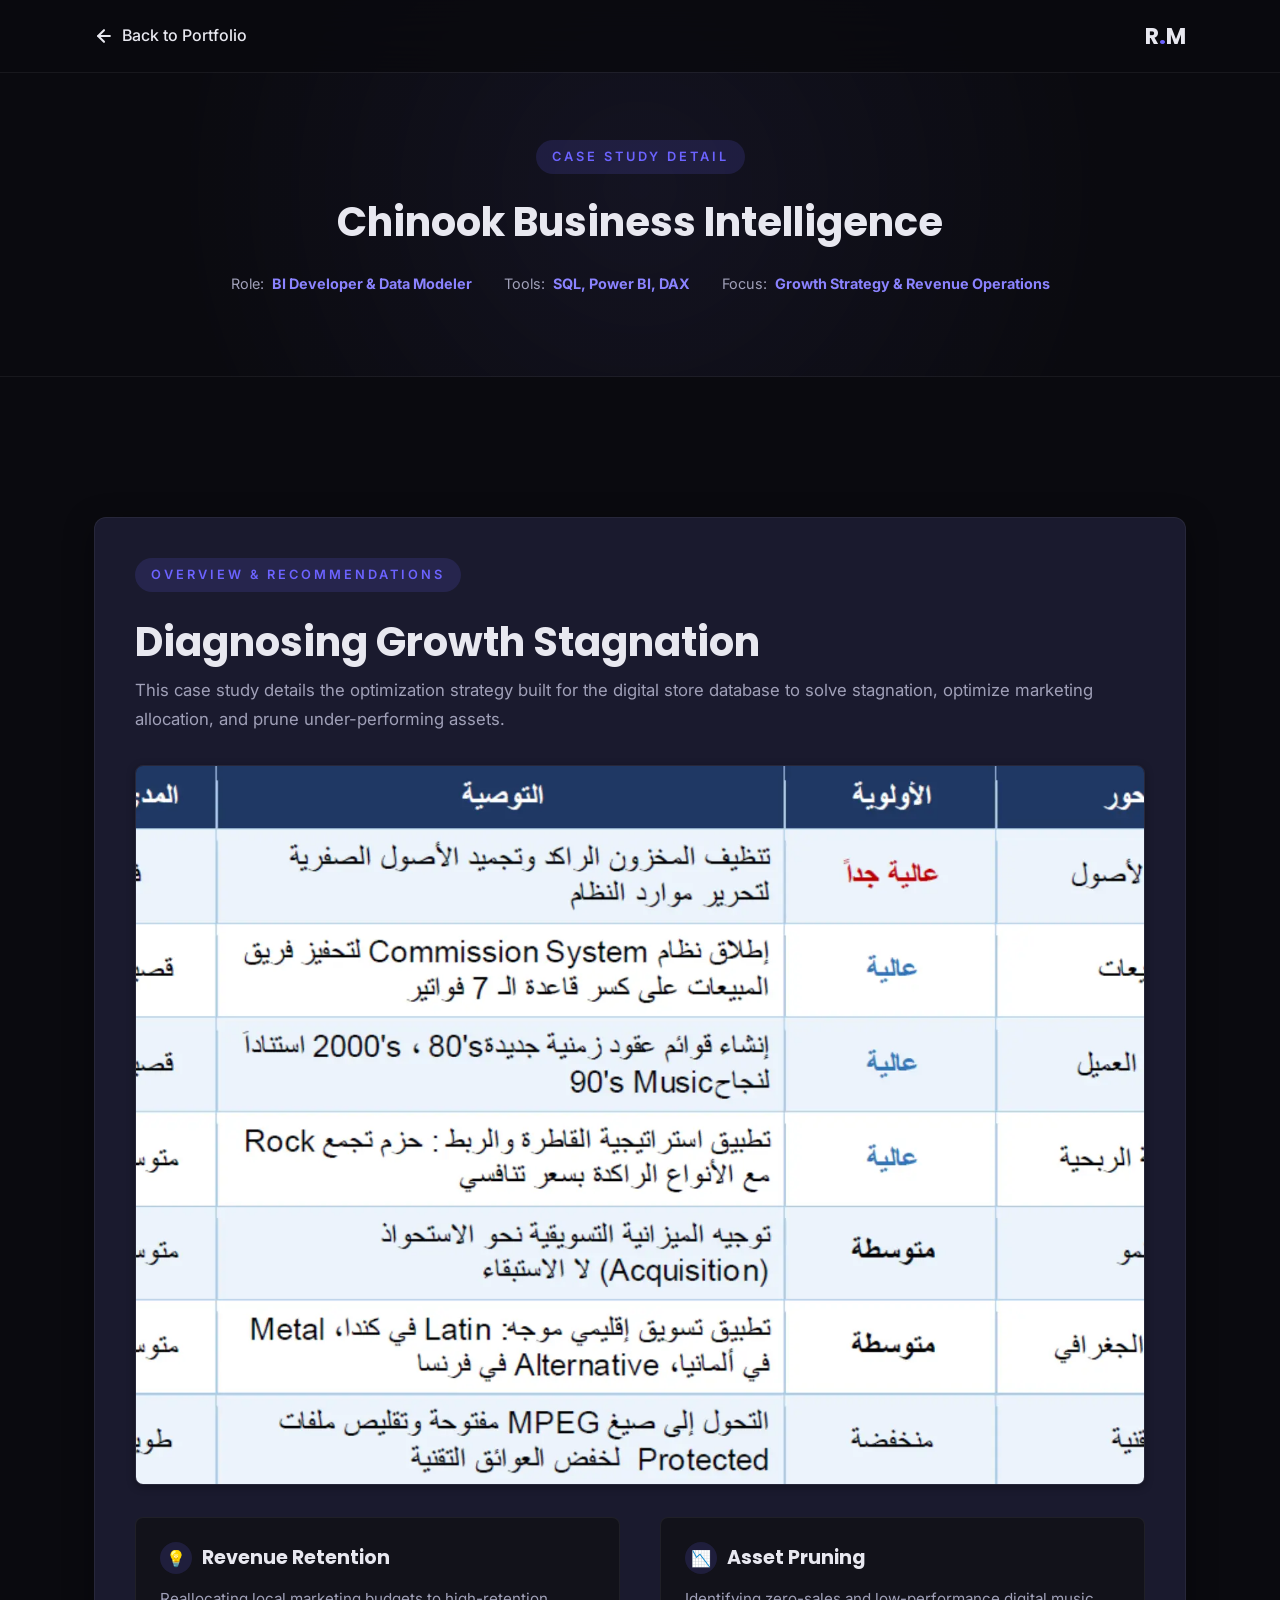
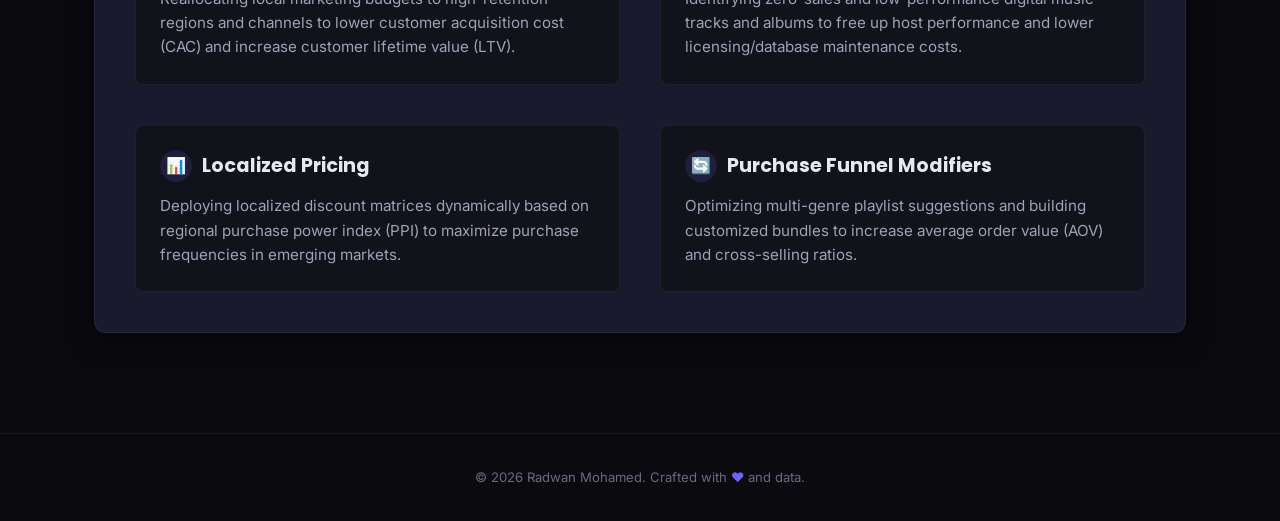
==== chinook.html @ 4ab79df2 "Add files via upload" ====
<!DOCTYPE html>
<html lang="en">

<head>
  <meta charset="UTF-8" />
  <meta name="viewport" content="width=device-width, initial-scale=1.0" />
  <title>Chinook Business Intelligence Case Study | Radwan Hefny</title>
  <meta name="description"
    content="Detailed business intelligence and growth strategy case study for the Chinook digital music store project." />
  <link rel="preconnect" href="https://fonts.googleapis.com" />
  <link rel="preconnect" href="https://fonts.gstatic.com" crossorigin />
  <link
    href="https://fonts.googleapis.com/css2?family=Inter:wght@400;500;600;700&family=Poppins:wght@600;700;800&display=swap"
    rel="stylesheet" />
  <link rel="stylesheet" href="css/style.css" />

  <style>
    .case-study-hero {
      position: relative;
      padding: 140px 0 80px;
      background: radial-gradient(circle at center, rgba(139, 131, 255, 0.08) 0%, var(--bg-primary) 70%);
      border-bottom: 1px solid var(--border);
      text-align: center;
    }

    .case-study-meta {
      display: flex;
      justify-content: center;
      gap: 32px;
      margin-top: 24px;
      flex-wrap: wrap;
      color: var(--text-secondary);
      font-size: 0.9rem;
    }

    .meta-item {
      display: flex;
      align-items: center;
      gap: 8px;
    }

    .meta-item strong {
      color: var(--accent-light);
    }

    .back-btn {
      display: inline-flex;
      align-items: center;
      gap: 8px;
      color: var(--text-primary);
      font-weight: 500;
      transition: color var(--transition);
    }

    .back-btn:hover {
      color: var(--accent);
    }

    .section-desc {
      color: var(--text-secondary);
      font-size: 1.05rem;
      margin-top: 8px;
      margin-bottom: 24px;
      max-width: 720px;
    }

    .chinook-container {
      background: var(--bg-card);
      border: 1px solid var(--border);
      border-radius: var(--radius-md);
      padding: 40px;
      margin-top: 40px;
      box-shadow: var(--shadow-md);
    }

    .chinook-insight-grid {
      display: grid;
      grid-template-columns: 1fr 1fr;
      gap: 40px;
      margin-top: 32px;
    }

    @media (max-width: 768px) {
      .chinook-insight-grid {
        grid-template-columns: 1fr;
      }
    }

    .insight-card {
      background: var(--bg-secondary);
      border: 1px solid var(--border);
      border-radius: var(--radius-sm);
      padding: 24px;
      transition: transform var(--transition), border-color var(--transition);
    }

    .insight-card:hover {
      transform: translateY(-4px);
      border-color: var(--accent);
    }

    .insight-card h3 {
      color: var(--text-primary);
      font-family: var(--font-heading);
      margin-bottom: 12px;
      font-size: 1.2rem;
      display: flex;
      align-items: center;
      gap: 10px;
    }

    .insight-card p {
      color: var(--text-secondary);
      font-size: 0.95rem;
      line-height: 1.6;
    }

    .badge-icon {
      background: var(--accent-glow);
      color: var(--accent-light);
      width: 32px;
      height: 32px;
      border-radius: 50%;
      display: flex;
      align-items: center;
      justify-content: center;
      font-size: 1rem;
    }
  </style>
</head>

<body>
  <!-- ===== Navbar ===== -->
  <nav class="navbar scrolled" id="navbar">
    <div class="container">
      <a href="index.html" class="back-btn" aria-label="Back to home page">
        <svg width="20" height="20" viewBox="0 0 24 24" fill="none" stroke="currentColor" stroke-width="2.5"
          stroke-linecap="round" stroke-linejoin="round">
          <line x1="19" y1="12" x2="5" y2="12"></line>
          <polyline points="12 19 5 12 12 5"></polyline>
        </svg>
        Back to Portfolio
      </a>
      <a href="index.html" class="nav-logo">R<span>.</span>M</a>
    </div>
  </nav>

  <main>
    <!-- ===== Hero ===== -->
    <header class="case-study-hero">
      <div class="container">
        <span class="section-label">Case Study Detail</span>
        <h1 class="section-title" style="margin-top: 10px;">Chinook Business Intelligence</h1>
        <p class="case-study-meta">
          <span class="meta-item">Role: <strong>BI Developer &amp; Data Modeler</strong></span>
          <span class="meta-item">Tools: <strong>SQL, Power BI, DAX</strong></span>
          <span class="meta-item">Focus: <strong>Growth Strategy &amp; Revenue Operations</strong></span>
        </p>
      </div>
    </header>

    <!-- ===== Overview ===== -->
    <section class="section">
      <div class="container">
        <div class="chinook-container">
          <span class="section-label">Overview &amp; Recommendations</span>
          <h2 class="section-title" style="margin-top: 12px;">Diagnosing Growth Stagnation</h2>
          <p class="section-desc" style="max-width: 100%; margin-bottom: 32px;">
            This case study details the optimization strategy built for the digital store database to solve stagnation, optimize marketing allocation, and prune under-performing assets.
          </p>

          <img src="images/chinook.webp" alt="Chinook BI Recommendations — Growth Strategy" width="1280" height="720" style="border-radius: var(--radius-sm); border: 1px solid var(--border); box-shadow: var(--shadow-sm); width: 100%; object-fit: cover;" />

          <div class="chinook-insight-grid">
            <div class="insight-card">
              <h3>
                <span class="badge-icon">💡</span>
                Revenue Retention
              </h3>
              <p>Reallocating local marketing budgets to high-retention regions and channels to lower customer acquisition cost (CAC) and increase customer lifetime value (LTV).</p>
            </div>
            
            <div class="insight-card">
              <h3>
                <span class="badge-icon">📉</span>
                Asset Pruning
              </h3>
              <p>Identifying zero-sales and low-performance digital music tracks and albums to free up host performance and lower licensing/database maintenance costs.</p>
            </div>

            <div class="insight-card">
              <h3>
                <span class="badge-icon">📊</span>
                Localized Pricing
              </h3>
              <p>Deploying localized discount matrices dynamically based on regional purchase power index (PPI) to maximize purchase frequencies in emerging markets.</p>
            </div>

            <div class="insight-card">
              <h3>
                <span class="badge-icon">🔄</span>
                Purchase Funnel Modifiers
              </h3>
              <p>Optimizing multi-genre playlist suggestions and building customized bundles to increase average order value (AOV) and cross-selling ratios.</p>
            </div>
          </div>
        </div>
      </div>
    </section>
  </main>

  <!-- ===== Footer ===== -->
  <footer class="footer">
    <div class="container">
      <p>&copy; 2026 Radwan Mohamed. Crafted with <span>♥</span> and data.</p>
    </div>
  </footer>
</body>

</html>
---- css/style.css ----
/* ===== CSS Variables ===== */
:root {
  --bg-primary: #0a0a0f;
  --bg-secondary: #12121a;
  --bg-card: #1a1a2e;
  --bg-card-hover: #22223a;
  --accent: #6c63ff;
  --accent-light: #8b83ff;
  --accent-glow: rgba(108, 99, 255, 0.15);
  --accent-glow-strong: rgba(108, 99, 255, 0.3);
  --text-primary: #e8e8f0;
  --text-secondary: #a0a0b8;
  --text-muted: #6a6a80;
  --border: rgba(255, 255, 255, 0.06);
  --border-hover: rgba(108, 99, 255, 0.3);
  --gradient-accent: linear-gradient(135deg, #6c63ff 0%, #a78bfa 100%);
  --gradient-bg: linear-gradient(180deg, #0a0a0f 0%, #0f0f1a 100%);
  --shadow-sm: 0 2px 8px rgba(0, 0, 0, 0.3);
  --shadow-md: 0 8px 30px rgba(0, 0, 0, 0.4);
  --shadow-lg: 0 16px 60px rgba(0, 0, 0, 0.5);
  --shadow-glow: 0 0 40px rgba(108, 99, 255, 0.1);
  --radius-sm: 8px;
  --radius-md: 12px;
  --radius-lg: 20px;
  --transition: 0.3s cubic-bezier(0.4, 0, 0.2, 1);
  --font-heading: 'Poppins', sans-serif;
  --font-body: 'Inter', sans-serif;
  --nav-height: 72px;
}

/* ===== Light Mode Overrides ===== */
body.light-mode {
  --bg-primary: #f8f9fa;
  --bg-secondary: #ffffff;
  --bg-card: #ffffff;
  --bg-card-hover: #f1f3f5;
  --text-primary: #1a1a2e;
  --text-secondary: #495057;
  --text-muted: #6c757d;
  --border: rgba(0, 0, 0, 0.08);
  --border-hover: rgba(108, 99, 255, 0.4);
  --gradient-bg: linear-gradient(180deg, #f8f9fa 0%, #e9ecef 100%);
  --shadow-sm: 0 2px 8px rgba(0, 0, 0, 0.05);
  --shadow-md: 0 8px 30px rgba(0, 0, 0, 0.08);
  --shadow-lg: 0 16px 60px rgba(0, 0, 0, 0.12);
  --shadow-glow: 0 0 40px rgba(108, 99, 255, 0.05);
}


/* ===== Reset & Base ===== */
*,
*::before,
*::after {
  margin: 0;
  padding: 0;
  box-sizing: border-box;
}

html {
  scroll-behavior: smooth;
  scroll-padding-top: var(--nav-height);
  font-size: 16px;
}

body {
  font-family: var(--font-body);
  background: var(--bg-primary);
  color: var(--text-primary);
  line-height: 1.7;
  overflow-x: hidden;
  -webkit-font-smoothing: antialiased;
}

a {
  color: var(--accent);
  text-decoration: none;
  transition: color var(--transition);
}

a:hover {
  color: var(--accent-light);
}

img {
  max-width: 100%;
  display: block;
}

ul {
  list-style: none;
}

.container {
  width: 100%;
  max-width: 1140px;
  margin: 0 auto;
  padding: 0 24px;
}

/* ===== Section Base ===== */
.section {
  padding: 100px 0;
  position: relative;
}

.section-header {
  text-align: center;
  margin-bottom: 48px;
}

.section-label {
  display: inline-block;
  font-family: var(--font-body);
  font-size: 0.8rem;
  font-weight: 600;
  letter-spacing: 3px;
  text-transform: uppercase;
  color: var(--accent);
  margin-bottom: 12px;
  position: relative;
  padding: 6px 16px;
  background: var(--accent-glow);
  border-radius: 20px;
}

.section-title {
  font-family: var(--font-heading);
  font-size: clamp(1.8rem, 4vw, 2.5rem);
  font-weight: 700;
  color: var(--text-primary);
  line-height: 1.3;
}

/* ===== Navigation ===== */
.navbar {
  position: fixed;
  top: 0;
  left: 0;
  width: 100%;
  height: var(--nav-height);
  z-index: 1000;
  transition: background var(--transition), box-shadow var(--transition);
  background: transparent;
}

.navbar.scrolled {
  background: rgba(10, 10, 15, 0.85);
  backdrop-filter: blur(20px);
  -webkit-backdrop-filter: blur(20px);
  box-shadow: 0 1px 0 var(--border);
}

.navbar .container {
  display: flex;
  align-items: center;
  justify-content: space-between;
  height: 100%;
}

.nav-actions {
  display: flex;
  align-items: center;
  gap: 20px;
}

/* ===== Theme Toggle ===== */
.theme-toggle {
  background: var(--bg-card);
  border: 1px solid var(--border);
  color: var(--text-primary);
  width: 40px;
  height: 40px;
  border-radius: 50%;
  display: flex;
  align-items: center;
  justify-content: center;
  cursor: pointer;
  transition: all var(--transition);
  font-size: 1.1rem;
}

.theme-toggle:hover {
  border-color: var(--accent);
  color: var(--accent);
  transform: rotate(15deg);
  box-shadow: var(--shadow-glow);
}

.theme-toggle .sun-icon {
  display: none;
}

body.light-mode .theme-toggle .sun-icon {
  display: block;
}

body.light-mode .theme-toggle .moon-icon {
  display: none;
}


.nav-logo {
  font-family: var(--font-heading);
  font-size: 1.4rem;
  font-weight: 700;
  color: var(--text-primary);
}

.nav-logo span {
  color: var(--accent);
}

.nav-links {
  display: flex;
  gap: 32px;
}

.nav-links a {
  font-size: 0.88rem;
  font-weight: 500;
  color: var(--text-secondary);
  position: relative;
  padding: 4px 0;
  transition: color var(--transition);
}

.nav-links a::after {
  content: '';
  position: absolute;
  bottom: -2px;
  left: 0;
  width: 0;
  height: 2px;
  background: var(--accent);
  border-radius: 2px;
  transition: width var(--transition);
}

.nav-links a:hover,
.nav-links a.active {
  color: var(--text-primary);
}

.nav-links a:hover::after,
.nav-links a.active::after {
  width: 100%;
}

.nav-toggle {
  display: none;
  flex-direction: column;
  gap: 5px;
  cursor: pointer;
  background: none;
  border: none;
  padding: 4px;
}

.nav-toggle span {
  display: block;
  width: 24px;
  height: 2px;
  background: var(--text-primary);
  border-radius: 2px;
  transition: var(--transition);
}

.nav-toggle.active span:nth-child(1) {
  transform: rotate(45deg) translate(5px, 5px);
}

.nav-toggle.active span:nth-child(2) {
  opacity: 0;
}

.nav-toggle.active span:nth-child(3) {
  transform: rotate(-45deg) translate(5px, -5px);
}

/* ===== Hero Section ===== */
.hero {
  min-height: 100vh;
  display: flex;
  align-items: center;
  position: relative;
  overflow: hidden;
  padding-top: var(--nav-height);
}

.hero-bg-glow {
  position: absolute;
  width: 600px;
  height: 600px;
  border-radius: 50%;
  background: radial-gradient(circle, rgba(108, 99, 255, 0.08) 0%, transparent 70%);
  top: 50%;
  left: 50%;
  transform: translate(-50%, -50%);
  pointer-events: none;
  animation: pulseGlow 6s ease-in-out infinite;
}

@keyframes pulseGlow {

  0%,
  100% {
    opacity: 0.6;
    transform: translate(-50%, -50%) scale(1);
  }

  50% {
    opacity: 1;
    transform: translate(-50%, -50%) scale(1.15);
  }
}

.hero-grid {
  display: grid;
  grid-template-columns: 1fr 1fr;
  gap: 60px;
  align-items: center;
  position: relative;
  z-index: 1;
}

.hero-content {
  position: relative;
  z-index: 1;
  max-width: 720px;
}

/* ===== Hero Image ===== */
.hero-image-wrapper {
  display: flex;
  justify-content: center;
  align-items: center;
  position: relative;
}

.hero-image-frame {
  width: 320px;
  height: 320px;
  border-radius: 50%;
  overflow: hidden;
  border: 3px solid var(--border-hover);
  box-shadow: 0 0 50px rgba(108, 99, 255, 0.15), 0 0 100px rgba(108, 99, 255, 0.05);
  position: relative;
  z-index: 2;
  transition: all 0.5s ease;
}

.hero-image-frame:hover {
  border-color: var(--accent);
  transform: scale(1.03);
  box-shadow: 0 0 60px rgba(108, 99, 255, 0.25), 0 0 120px rgba(108, 99, 255, 0.1);
}

.hero-image {
  width: 100%;
  height: 100%;
  object-fit: cover;
  object-position: center top;
  filter: grayscale(10%) contrast(1.05);
  transition: filter 0.5s ease;
}

.hero-image-frame:hover .hero-image {
  filter: grayscale(0%) contrast(1.1);
}

.hero-image-glow {
  position: absolute;
  width: 340px;
  height: 340px;
  border-radius: 50%;
  background: radial-gradient(circle, rgba(108, 99, 255, 0.12) 0%, transparent 70%);
  top: 50%;
  left: 50%;
  transform: translate(-50%, -50%);
  z-index: 1;
  animation: pulseGlow 6s ease-in-out infinite;
}

.hero-greeting {
  font-size: 0.9rem;
  font-weight: 500;
  color: var(--accent);
  letter-spacing: 2px;
  text-transform: uppercase;
  margin-bottom: 16px;
  display: flex;
  align-items: center;
  gap: 12px;
}

.hero-greeting::before {
  content: '';
  width: 32px;
  height: 2px;
  background: var(--accent);
  border-radius: 2px;
}

.hero-name {
  font-family: var(--font-heading);
  font-size: clamp(2.5rem, 6vw, 4rem);
  font-weight: 800;
  line-height: 1.15;
  margin-bottom: 2px;
  background: linear-gradient(135deg, var(--text-primary) 0%, var(--text-secondary) 100%);
  -webkit-background-clip: text;
  -webkit-text-fill-color: transparent;
  background-clip: text;
}

.hero-title {
  font-family: var(--font-heading);
  font-size: clamp(1.1rem, 2.5vw, 1.5rem);
  font-weight: 600;
  color: var(--accent);
  margin-bottom: 30px;
}

.hero-desc {
  font-size: 1.05rem;
  color: var(--text-secondary);
  max-width: 560px;
  margin-bottom: 40px;
  line-height: 1.8;
}

.hero-buttons {
  display: flex;
  gap: 16px;
  flex-wrap: wrap;
}

.btn {
  display: inline-flex;
  align-items: center;
  gap: 8px;
  padding: 14px 32px;
  font-family: var(--font-body);
  font-size: 0.9rem;
  font-weight: 600;
  border-radius: var(--radius-sm);
  cursor: pointer;
  transition: all var(--transition);
  border: none;
}

.btn-primary {
  background: var(--accent);
  color: #fff;
  box-shadow: 0 4px 20px rgba(108, 99, 255, 0.3);
}

.btn-primary:hover {
  background: var(--accent-light);
  transform: translateY(-2px);
  box-shadow: 0 8px 30px rgba(108, 99, 255, 0.4);
  color: #fff;
}

.btn-outline {
  background: transparent;
  color: var(--text-primary);
  border: 1px solid var(--border-hover);
}

.btn-outline:hover {
  background: var(--accent-glow);
  border-color: var(--accent);
  color: var(--accent-light);
  transform: translateY(-2px);
}

.hero-scroll-indicator {
  position: absolute;
  bottom: 40px;
  left: 50%;
  transform: translateX(-50%);
  display: flex;
  flex-direction: column;
  align-items: center;
  gap: 8px;
  animation: bounceDown 2s ease-in-out infinite;
}

.hero-scroll-indicator span {
  font-size: 0.75rem;
  color: var(--text-muted);
  letter-spacing: 2px;
  text-transform: uppercase;
}

.scroll-line {
  width: 1px;
  height: 40px;
  background: linear-gradient(to bottom, var(--accent), transparent);
}

@keyframes bounceDown {

  0%,
  100% {
    transform: translateX(-50%) translateY(0);
  }

  50% {
    transform: translateX(-50%) translateY(8px);
  }
}

/* ===== Quote Section ===== */
.quote-section {
  min-height: auto;
  padding: 200px 0;
  display: flex;
  align-items: center;
  justify-content: center;
  background: radial-gradient(circle at center, rgba(108, 99, 255, 0.08) 0%, var(--bg-primary) 60%);
  position: relative;
}

.quote-block {
  max-width: 800px;
  margin: 0 auto;
  text-align: center;
  position: relative;
  padding: 0 40px;
}

.quote-block p {
  font-family: var(--font-heading);
  font-size: clamp(1.2rem, 3vw, 1.4rem);
  font-weight: 300;
  font-style: italic;
  line-height: 1.8;
  color: rgba(255, 255, 255, 0.9);
  position: relative;
  z-index: 2;
  animation: floatSlow 8s ease-in-out infinite;
}

.quote-mark {
  position: absolute;
  font-family: serif;
  font-size: 6rem;
  color: rgba(108, 99, 255, 0.15);
  line-height: 1;
  user-select: none;
  z-index: 1;
}

.quote-mark.left {
  top: -30px;
  left: 0;
}

.quote-mark.right {
  bottom: -60px;
  right: 0;
}

@keyframes floatSlow {

  0%,
  100% {
    transform: translateY(0);
  }

  50% {
    transform: translateY(-10px);
  }
}

/* ===== About Section ===== */
.about-grid {
  display: grid;
  grid-template-columns: 1fr 1fr;
  gap: 20px 64px;
  align-items: start;
}

.about-text p {
  color: var(--text-secondary);
  font-size: 1.30rem;
  line-height: 1.85;
}



.about-objective {
  background: var(--bg-card);
  border: 1px solid var(--border);
  border-radius: var(--radius-md);
  padding: 28px;
  grid-column: 1 / -1;
  width: 100%;
  margin-top: 0px;
}

.about-objective h3 {
  font-family: var(--font-heading);
  font-size: 1rem;
  font-weight: 600;
  color: var(--accent);
  margin-bottom: 12px;
  display: flex;
  align-items: center;
  gap: 8px;
}

.about-objective p {
  color: var(--text-secondary);
  font-size: 0.92rem;
  line-height: 1.75;
}

.about-stats {
  display: grid;
  grid-template-columns: 1fr 1fr;
  gap: 20px;
}

.stat-card {
  background: var(--bg-card);
  border: 1px solid var(--border);
  border-radius: var(--radius-md);
  padding: 28px 24px;
  text-align: center;
  transition: all var(--transition);
}

.stat-card:hover {
  border-color: var(--border-hover);
  transform: translateY(-4px);
  box-shadow: var(--shadow-glow);
}

.stat-number {
  font-family: var(--font-heading);
  font-size: 2.2rem;
  font-weight: 700;
  color: var(--accent);
  display: block;
  line-height: 1.2;
}

.stat-label {
  font-size: 0.82rem;
  color: var(--text-muted);
  margin-top: 6px;
  display: block;
}

/* ===== Skills Section ===== */
#skills {
  background: var(--bg-secondary);
}

.skills-grid {
  display: grid;
  grid-template-columns: repeat(auto-fit, minmax(260px, 1fr));
  gap: 24px;
}

.skill-category {
  background: var(--bg-card);
  border: 1px solid var(--border);
  border-radius: var(--radius-md);
  padding: 32px 28px;
  transition: all var(--transition);
  position: relative;
  overflow: hidden;
}

.skill-category::before {
  content: '';
  position: absolute;
  top: 0;
  left: 0;
  width: 100%;
  height: 3px;
  background: var(--accent);
  transform: scaleX(0);
  transform-origin: left;
  transition: transform 0.4s ease;
}

.skill-category:hover::before {
  transform: scaleX(1);
}

.skill-category:hover {
  border-color: var(--border-hover);
  transform: translateY(-4px);
  box-shadow: var(--shadow-glow);
}

.skill-icon {
  font-size: 1.8rem;
  margin-bottom: 16px;
  display: block;
}

.skill-category h3 {
  font-family: var(--font-heading);
  font-size: 1.05rem;
  font-weight: 600;
  margin-bottom: 16px;
  color: var(--text-primary);
}

.skill-tags {
  display: flex;
  flex-wrap: wrap;
  gap: 8px;
}

.skill-tag {
  padding: 6px 14px;
  font-size: 0.8rem;
  font-weight: 500;
  background: rgba(108, 99, 255, 0.08);
  color: var(--text-secondary);
  border-radius: 20px;
  border: 1px solid rgba(108, 99, 255, 0.1);
  transition: all var(--transition);
}

.skill-category:hover .skill-tag {
  background: rgba(108, 99, 255, 0.12);
  border-color: rgba(108, 99, 255, 0.2);
  color: var(--text-primary);
}

/* ===== Projects Section ===== */
.projects-grid {
  display: grid;
  grid-template-columns: repeat(2, 1fr);
  gap: 28px;
}

.project-card {
  background: var(--bg-card);
  border: 1px solid var(--border);
  border-radius: var(--radius-lg);
  padding: 36px 32px;
  transition: all var(--transition);
  position: relative;
  display: flex;
  flex-direction: column;
  height: 100%;
}

.project-card::after {
  content: '';
  position: absolute;
  inset: 0;
  border-radius: var(--radius-lg);
  background: linear-gradient(135deg, rgba(108, 99, 255, 0.03), transparent);
  opacity: 0;
  transition: opacity var(--transition);
  pointer-events: none;
}

.project-card:hover {
  border-color: var(--border-hover);
  transform: translateY(-6px);
  box-shadow: var(--shadow-md), var(--shadow-glow);
}

.project-card:hover::after {
  opacity: 1;
}

.project-number {
  font-family: var(--font-heading);
  font-size: 3rem;
  font-weight: 800;
  color: rgba(108, 99, 255, 0.1);
  line-height: 1;
  margin-bottom: 16px;
}

.project-card h3 {
  font-family: var(--font-heading);
  font-size: 1.2rem;
  font-weight: 600;
  color: var(--text-primary);
  margin-bottom: 14px;
  position: relative;
  z-index: 1;
}

.project-card p {
  color: var(--text-secondary);
  font-size: 0.92rem;
  line-height: 1.75;
  position: relative;
  z-index: 1;
}

.project-tags {
  display: flex;
  flex-wrap: wrap;
  gap: 8px;
  margin-top: 20px;
  margin-bottom: 24px;
  position: relative;
  z-index: 1;
}

.project-tag {
  padding: 4px 12px;
  font-size: 0.75rem;
  font-weight: 500;
  color: var(--accent);
  background: var(--accent-glow);
  border-radius: 20px;
}

.project-details-btn {
  margin-top: auto;
  align-self: flex-start;
  z-index: 2;
  position: relative;
}

/* ===== Dashboard Carousel ===== */
.dashboard-carousel {
  position: relative;
  display: flex;
  flex-direction: column;
  align-items: center;
  margin: 28px 0 12px;
  z-index: 1;
}

.carousel-viewport {
  position: relative;
  width: 100%;
  max-width: 720px;
  border-radius: var(--radius-md);
  overflow: hidden;
  border: 2px solid var(--border);
  box-shadow: var(--shadow-md);
  background: #0f172a;
  /* Solid dark shade for frames */
  aspect-ratio: 16 / 9;
  display: flex;
  align-items: center;
  justify-content: center;
}

.carousel-slide {
  position: absolute;
  inset: 0;
  opacity: 0;
  transition: opacity 0.5s ease, transform 0.5s ease;
  transform: scale(0.97);
  pointer-events: none;
  display: flex;
  align-items: center;
  justify-content: center;
}

.carousel-slide.active {
  position: relative;
  opacity: 1;
  transform: scale(1);
  pointer-events: auto;
}

.carousel-slide img {
  width: 100%;
  height: 100%;
  object-fit: contain;
  /* Ensures no data is cut off */
  display: block;
  transition: transform 0.3s ease;
}

/* Arrow controls */
.carousel-arrow {
  position: absolute;
  top: 50%;
  transform: translateY(calc(-50% - 24px));
  z-index: 5;
  width: 44px;
  height: 44px;
  border-radius: 50%;
  border: 1px solid var(--border-hover);
  background: rgba(10, 10, 15, 0.7);
  backdrop-filter: blur(8px);
  color: var(--accent);
  cursor: pointer;
  display: flex;
  align-items: center;
  justify-content: center;
  transition: all 0.3s ease;
}

.carousel-arrow:hover {
  background: var(--accent);
  color: #fff;
  border-color: var(--accent);
  box-shadow: 0 0 20px rgba(108, 99, 255, 0.4);
  transform: translateY(calc(-50% - 24px)) scale(1.1);
}

.carousel-arrow svg {
  width: 22px;
  height: 22px;
}

.carousel-arrow--prev {
  left: 12px;
}

.carousel-arrow--next {
  right: 12px;
}

/* Placeholder for missing images */
.carousel-placeholder {
  width: 100%;
  height: 100%;
  background: rgba(108, 99, 255, 0.05);
  display: flex;
  align-items: center;
  justify-content: center;
  color: var(--text-muted);
  font-size: 0.9rem;
  text-transform: uppercase;
  letter-spacing: 2px;
  font-weight: 600;
}

/* Label */
.carousel-label {
  display: block;
  margin-top: 14px;
  font-size: 0.82rem;
  font-weight: 600;
  color: var(--accent-light);
  text-transform: uppercase;
  letter-spacing: 2px;
  text-align: center;
  transition: opacity 0.3s ease;
}

.carousel-label.fade {
  opacity: 0;
}

/* Dot indicators */
.carousel-dots {
  display: flex;
  gap: 10px;
  margin-top: 12px;
}

.carousel-dot {
  width: 10px;
  height: 10px;
  border-radius: 50%;
  border: 2px solid var(--text-muted);
  background: transparent;
  cursor: pointer;
  transition: all 0.3s ease;
  padding: 0;
}

.carousel-dot.active {
  background: var(--accent);
  border-color: var(--accent);
  box-shadow: 0 0 8px rgba(108, 99, 255, 0.5);
  transform: scale(1.2);
}

.carousel-dot:hover:not(.active) {
  border-color: var(--accent-light);
}

/* More Details button */
.project-details-btn {
  margin-top: 20px;
  display: inline-flex;
  align-items: center;
  gap: 8px;
  position: relative;
  z-index: 1;
}

.project-details-btn svg {
  transition: transform 0.3s ease;
}

.project-details-btn:hover svg {
  transform: translate(2px, -2px);
}

.project-buttons-row {
  display: flex;
  gap: 10px;
  margin-top: 20px;
  flex-wrap: wrap;
  width: 100%;
}

.project-buttons-row .btn {
  flex: 1 1 calc(33.333% - 8px);
  min-width: 120px;
  justify-content: center;
  margin-top: 0;
  padding: 10px 12px;
  font-size: 0.82rem;
  letter-spacing: 0.5px;
}

.project-buttons-row .btn svg {
  transition: transform 0.3s ease;
}

.project-buttons-row .btn:hover svg {
  transform: translate(2px, -2px);
}

.btn-code {
  background: var(--accent);
  color: #ffffff;
  box-shadow: 0 4px 20px rgba(139, 131, 255, 0.3);
  border: none;
}

.btn-code:hover {
  background: var(--accent-light);
  transform: translateY(-2px);
  box-shadow: 0 8px 30px rgba(139, 131, 255, 0.4);
  color: #ffffff;
}

.project-buttons-row--single {
  justify-content: flex-start;
}

.project-buttons-row--single .btn {
  flex: 0 1 auto;
  min-width: 220px;
  padding: 11px 20px;
}

@media (max-width: 576px) {
  .project-buttons-row {
    flex-direction: column;
    gap: 8px;
  }
  .project-buttons-row .btn {
    width: 100%;
    min-width: unset;
    flex: 1 1 100%;
  }
}

/* Responsive: arrows inside on smaller screens */
@media (max-width: 992px) {
  .carousel-arrow--prev {
    left: 8px;
  }

  .carousel-arrow--next {
    right: 8px;
  }
}

@media (max-width: 480px) {
  .carousel-arrow {
    width: 36px;
    height: 36px;
  }

  .carousel-arrow svg {
    width: 18px;
    height: 18px;
  }
}

/* ===== Experience Section ===== */
#experience {
  background: var(--bg-secondary);
}

.timeline {
  position: relative;
  max-width: 800px;
  margin: 0 auto;
  padding-left: 40px;
}

.timeline::before {
  content: '';
  position: absolute;
  left: 0;
  top: 0;
  bottom: 0;
  width: 2px;
  background: linear-gradient(to bottom, var(--accent), rgba(108, 99, 255, 0.1));
  border-radius: 2px;
}

.timeline-item {
  position: relative;
  margin-bottom: 48px;
}

.timeline-item:last-child {
  margin-bottom: 0;
}

.timeline-dot {
  position: absolute;
  left: -46px;
  top: 6px;
  width: 12px;
  height: 12px;
  border-radius: 50%;
  background: var(--accent);
  border: 3px solid var(--bg-secondary);
  box-shadow: 0 0 0 3px var(--accent-glow-strong);
}

.timeline-date {
  font-size: 0.8rem;
  font-weight: 600;
  color: var(--accent);
  letter-spacing: 1px;
  text-transform: uppercase;
  margin-bottom: 8px;
}

.timeline-item h3 {
  font-family: var(--font-heading);
  font-size: 1.1rem;
  font-weight: 600;
  color: var(--text-primary);
  margin-bottom: 10px;
}

.timeline-item p {
  color: var(--text-secondary);
  font-size: 0.92rem;
  line-height: 1.75;
}

/* ===== Services Section ===== */
.services-grid {
  display: grid;
  grid-template-columns: repeat(auto-fit, minmax(250px, 1fr));
  gap: 24px;
}

.service-card {
  background: var(--bg-card);
  border: 1px solid var(--border);
  border-radius: var(--radius-md);
  padding: 36px 28px;
  text-align: center;
  transition: all var(--transition);
}

.service-card:hover {
  border-color: var(--border-hover);
  transform: translateY(-4px);
  box-shadow: var(--shadow-glow);
}

.service-icon {
  font-size: 2.2rem;
  margin-bottom: 18px;
  display: block;
}

.service-card h3 {
  font-family: var(--font-heading);
  font-size: 1rem;
  font-weight: 600;
  color: var(--text-primary);
  margin-bottom: 10px;
}

.service-card p {
  color: var(--text-muted);
  font-size: 0.85rem;
  line-height: 1.7;
}

/* ===== Contact Section ===== */
#contact {
  background: var(--bg-secondary);
}

.contact-content {
  text-align: center;
  max-width: 600px;
  margin: 0 auto;
}

.contact-content p {
  color: var(--text-secondary);
  margin-bottom: 36px;
  font-size: 1.05rem;
}

.contact-links {
  display: grid;
  grid-template-columns: repeat(2, 1fr);
  gap: 20px;
  max-width: 800px;
  margin: 0 auto;
}

.contact-link {
  display: flex;
  flex-direction: column;
  justify-content: center;
  align-items: center;
  gap: 8px;
  padding: 24px 20px;
  background: var(--bg-card);
  border: 1px solid var(--border);
  border-radius: var(--radius-md);
  color: var(--text-primary);
  font-weight: 500;
  font-size: 0.95rem;
  transition: all var(--transition);
  text-decoration: none;
  cursor: pointer;
  position: relative;
}

.contact-link-main {
  display: flex;
  align-items: center;
  gap: 10px;
  font-weight: 600;
  font-size: 1.05rem;
}

.contact-secondary {
  position: relative;
  display: flex;
  align-items: center;
  justify-content: center;
  font-size: 0.82rem;
  color: var(--text-secondary);
  opacity: 0.7;
  transition: opacity 0.3s;
}

.contact-link:hover .contact-secondary {
  opacity: 1;
  color: #fff;
}

.mail-anchor {
  display: flex;
  align-items: center;
  gap: 10px;
  color: inherit;
  text-decoration: none;
}

.contact-link svg {
  width: 22px;
  height: 22px;
  fill: var(--accent);
  transition: fill var(--transition);
}

.contact-link:hover {
  border-color: var(--accent);
  background: var(--accent);
  transform: scale(1.05);
  box-shadow: var(--shadow-glow);
  color: #fff;
}

.contact-link:hover svg {
  fill: #fff;
}

.contact-tooltip {
  position: absolute;
  top: -10px;
  left: 50%;
  transform: translateX(-50%);
  background: var(--accent);
  color: #fff;
  padding: 6px 12px;
  border-radius: 4px;
  font-size: 0.75rem;
  font-weight: 600;
  opacity: 0;
  visibility: hidden;
  transition: all 0.3s cubic-bezier(0.68, -0.55, 0.265, 1.55);
  pointer-events: none;
  white-space: nowrap;
  z-index: 10;
  box-shadow: 0 4px 15px rgba(108, 99, 255, 0.3);
}

.contact-tooltip::after {
  content: '';
  position: absolute;
  top: 100%;
  left: 50%;
  transform: translateX(-50%);
  border-width: 5px;
  border-style: solid;
  border-color: var(--accent) transparent transparent transparent;
}

.contact-link:hover .contact-tooltip {
  opacity: 1;
  visibility: visible;
  top: -20px;
}

.copy-btn {
  position: absolute;
  left: calc(100% + 4px);
  top: 50%;
  transform: translateY(-50%);
  background: transparent;
  border: none;
  cursor: pointer;
  padding: 4px;
  display: inline-flex;
  align-items: center;
  justify-content: center;
  border-radius: 4px;
  transition: all 0.2s;
  opacity: 0;
}

.contact-link:hover .copy-btn {
  opacity: 1;
}

.copy-btn:hover {
  background: rgba(255, 255, 255, 0.15);
  transform: translateY(-50%) scale(1.1);
}



.copy-btn svg {
  width: 18px;
  height: 18px;
  fill: none !important;
  stroke: var(--accent);
  transition: stroke var(--transition);
}

.contact-link:hover .copy-btn svg {
  stroke: #fff;
}

/* ===== Footer ===== */
.footer {
  padding: 32px 0;
  text-align: center;
  border-top: 1px solid var(--border);
}

.footer p {
  color: var(--text-muted);
  font-size: 0.82rem;
}

.footer span {
  color: var(--accent);
  display: inline-block;
  animation: heartbeat 1.5s ease-in-out infinite;
}

@keyframes heartbeat {

  0%,
  100% {
    transform: scale(1);
  }

  15% {
    transform: scale(1.3);
  }

  30% {
    transform: scale(1);
  }

  45% {
    transform: scale(1.3);
  }

  60% {
    transform: scale(1);
  }
}

/* ===== Scroll Animations ===== */
.reveal {
  opacity: 0;
  transform: translateY(30px);
  transition: opacity 0.7s ease, transform 0.7s ease;
}

.reveal.visible {
  opacity: 1;
  transform: translateY(0);
}

/* ===== Responsive ===== */
@media (max-width: 992px) {
  .about-grid {
    grid-template-columns: 1fr;
    gap: 40px;
  }

  .projects-grid {
    grid-template-columns: 1fr;
  }

  .hero-grid {
    grid-template-columns: 1fr;
    gap: 40px;
    text-align: center;
  }

  .hero-image-wrapper {
    order: -1;
  }

  .hero-image-frame {
    width: 260px;
    height: 260px;
  }

  .hero-image-glow {
    width: 280px;
    height: 280px;
  }
}

@media (max-width: 768px) {
  .section {
    padding: 72px 0;
  }

  .nav-links {
    position: fixed;
    top: var(--nav-height);
    left: 0;
    width: 100%;
    flex-direction: column;
    background: rgba(10, 10, 15, 0.97);
    backdrop-filter: blur(20px);
    padding: 32px 24px;
    gap: 20px;
    transform: translateY(-120%);
    transition: transform 0.4s ease;
    border-bottom: 1px solid var(--border);
  }

  .nav-links.open {
    transform: translateY(0);
  }

  .nav-toggle {
    display: flex;
  }

  .hero-content {
    text-align: center;
  }

  .hero-image-frame {
    width: 220px;
    height: 220px;
  }

  .hero-image-glow {
    width: 240px;
    height: 240px;
  }

  .hero-greeting {
    justify-content: center;
  }

  .hero-desc {
    margin-left: auto;
    margin-right: auto;
  }

  .hero-buttons {
    justify-content: center;
  }

  .about-stats {
    grid-template-columns: 1fr 1fr;
  }

  .hero-scroll-indicator {
    display: none;
  }
}

@media (max-width: 480px) {
  .container {
    padding: 0 16px;
  }

  .about-stats {
    grid-template-columns: 1fr;
  }

  .skills-grid {
    grid-template-columns: 1fr;
  }

  .services-grid {
    grid-template-columns: 1fr;
  }

  .hero-buttons {
    flex-direction: column;
    align-items: center;
  }

  .hero-image-frame {
    width: 180px;
    height: 180px;
  }

  .hero-image-glow {
    width: 200px;
    height: 200px;
  }

  .btn {
    width: 100%;
    justify-content: center;
  }
}

/* ===== Lightbox ===== */
.lightbox {
  position: fixed;
  inset: 0;
  background: rgba(10, 10, 15, 0.95);
  backdrop-filter: blur(10px);
  z-index: 9999;
  display: flex;
  align-items: center;
  justify-content: center;
  opacity: 0;
  pointer-events: none;
  transition: opacity 0.3s ease;
}

.lightbox.active {
  opacity: 1;
  pointer-events: auto;
}

.lightbox-content {
  position: relative;
  max-width: 90vw;
  max-height: 90vh;
  display: flex;
  align-items: center;
  justify-content: center;
}

.lightbox-img {
  max-width: 100%;
  max-height: 90vh;
  object-fit: contain;
  border-radius: var(--radius-md);
  box-shadow: 0 10px 40px rgba(0, 0, 0, 0.5);
  transform: scale(0.95);
  transition: transform 0.3s ease;
}

.lightbox-placeholder {
  width: 90vw;
  height: 90vh;
  max-width: 1200px;
  max-height: 800px;
  background: #0a0a0f;
  display: flex;
  align-items: center;
  justify-content: center;
  color: var(--text-muted);
  font-size: 1.5rem;
  text-transform: uppercase;
  letter-spacing: 4px;
  font-weight: 600;
  border: 2px dashed var(--border-hover);
  border-radius: var(--radius-md);
  box-shadow: 0 10px 40px rgba(0, 0, 0, 0.5);
  transform: scale(0.95);
  transition: transform 0.3s ease;
}

.lightbox.active .lightbox-img,
.lightbox.active .lightbox-placeholder {
  transform: scale(1);
}

.lightbox-close {
  position: absolute;
  top: 20px;
  right: 30px;
  background: transparent;
  border: none;
  color: #fff;
  font-size: 2.5rem;
  cursor: pointer;
  transition: color 0.3s;
  z-index: 10000;
}

.lightbox-close:hover {
  color: var(--accent);
}

.lightbox-arrow {
  position: absolute;
  top: 50%;
  transform: translateY(-50%);
  z-index: 10000;
  width: 56px;
  height: 56px;
  border-radius: 50%;
  border: 1px solid var(--border-hover);
  background: rgba(10, 10, 15, 0.7);
  backdrop-filter: blur(8px);
  color: var(--accent);
  cursor: pointer;
  display: flex;
  align-items: center;
  justify-content: center;
  transition: all 0.3s ease;
}

.lightbox-arrow:hover {
  background: var(--accent);
  color: #fff;
  border-color: var(--accent);
  box-shadow: 0 0 20px rgba(108, 99, 255, 0.4);
  transform: translateY(-50%) scale(1.1);
}

.lightbox-arrow svg {
  width: 28px;
  height: 28px;
}

.lightbox-arrow--prev {
  left: 32px;
}

.lightbox-arrow--next {
  right: 32px;
}

/* Make images clickable */
.carousel-slide img,
.hero-image,
.carousel-placeholder {
  cursor: zoom-in;
}
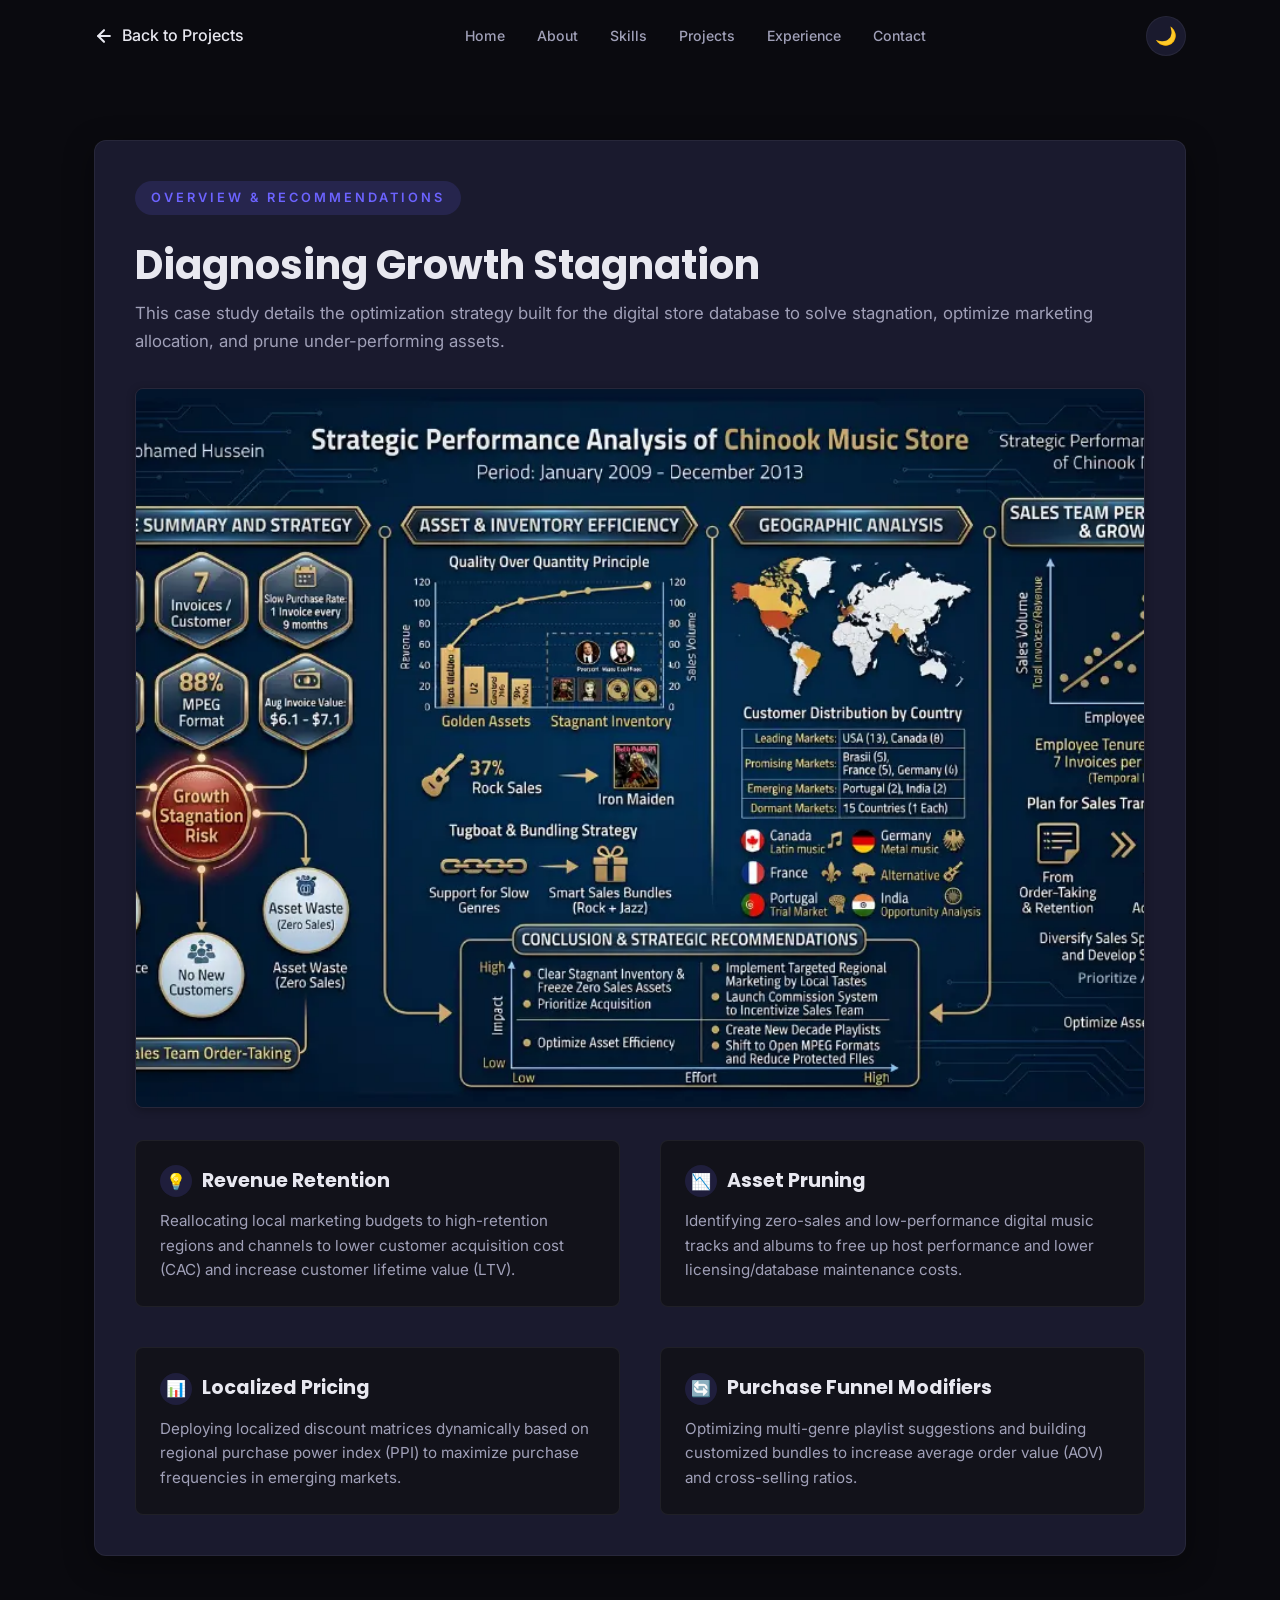
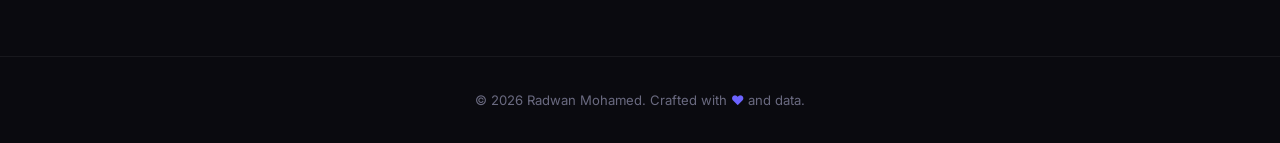
==== commit d65adae5: "final" ====
--- a/chinook.html
+++ b/chinook.html
@@ -130,36 +130,34 @@
 </head>
 
 <body>
-  <!-- ===== Navbar ===== -->
   <nav class="navbar scrolled" id="navbar">
     <div class="container">
-      <a href="index.html" class="back-btn" aria-label="Back to home page">
+      <a href="index.html#projects" class="back-btn" aria-label="Back to projects section">
         <svg width="20" height="20" viewBox="0 0 24 24" fill="none" stroke="currentColor" stroke-width="2.5"
           stroke-linecap="round" stroke-linejoin="round">
           <line x1="19" y1="12" x2="5" y2="12"></line>
           <polyline points="12 19 5 12 12 5"></polyline>
         </svg>
-        Back to Portfolio
+        Back to Projects
       </a>
-      <a href="index.html" class="nav-logo">R<span>.</span>M</a>
+      <ul class="nav-links">
+        <li><a href="index.html#home">Home</a></li>
+        <li><a href="index.html#about">About</a></li>
+        <li><a href="index.html#skills">Skills</a></li>
+        <li><a href="index.html#projects">Projects</a></li>
+        <li><a href="index.html#experience">Experience</a></li>
+        <li><a href="index.html#contact">Contact</a></li>
+      </ul>
+      <div class="nav-actions">
+        <button class="theme-toggle" id="themeToggle" aria-label="Toggle Theme">
+          <span class="moon-icon">🌙</span>
+          <span class="sun-icon">☀️</span>
+        </button>
+      </div>
     </div>
   </nav>
 
   <main>
-    <!-- ===== Hero ===== -->
-    <header class="case-study-hero">
-      <div class="container">
-        <span class="section-label">Case Study Detail</span>
-        <h1 class="section-title" style="margin-top: 10px;">Chinook Business Intelligence</h1>
-        <p class="case-study-meta">
-          <span class="meta-item">Role: <strong>BI Developer &amp; Data Modeler</strong></span>
-          <span class="meta-item">Tools: <strong>SQL, Power BI, DAX</strong></span>
-          <span class="meta-item">Focus: <strong>Growth Strategy &amp; Revenue Operations</strong></span>
-        </p>
-      </div>
-    </header>
-
-    <!-- ===== Overview ===== -->
     <section class="section">
       <div class="container">
         <div class="chinook-container">
@@ -209,12 +207,12 @@
     </section>
   </main>
 
-  <!-- ===== Footer ===== -->
   <footer class="footer">
     <div class="container">
       <p>&copy; 2026 Radwan Mohamed. Crafted with <span>♥</span> and data.</p>
     </div>
   </footer>
+  <script defer src="js/script.js"></script>
 </body>
 
 </html>
--- a/css/style.css
+++ b/css/style.css
@@ -578,17 +578,23 @@
 /* ===== About Section ===== */
 .about-grid {
   display: grid;
-  grid-template-columns: 1fr 1fr;
+  grid-template-columns: 1.5fr 1fr;
   gap: 20px 64px;
   align-items: start;
 }
 
 .about-text p {
   color: var(--text-secondary);
-  font-size: 1.30rem;
+  font-size: 1rem;
   line-height: 1.85;
-}
-
+  width: 100%;
+  max-width: 200ch;
+  margin-bottom: 0.7rem;
+}
+
+.about-text p:last-child {
+  margin-bottom: 0;
+}
 
 
 .about-objective {
@@ -662,7 +668,7 @@
 
 .skills-grid {
   display: grid;
-  grid-template-columns: repeat(auto-fit, minmax(260px, 1fr));
+  grid-template-columns: repeat(auto-fit, minmax(200px, 1fr));
   gap: 24px;
 }
 
@@ -740,19 +746,21 @@
 .projects-grid {
   display: grid;
   grid-template-columns: repeat(2, 1fr);
-  gap: 28px;
+  gap: 16px;
 }
 
 .project-card {
   background: var(--bg-card);
   border: 1px solid var(--border);
   border-radius: var(--radius-lg);
-  padding: 36px 32px;
+  padding: 24px 24px;
+  padding-top: 32px;
   transition: all var(--transition);
   position: relative;
   display: flex;
   flex-direction: column;
-  height: 100%;
+  height: 600px;
+  row-gap: 12px;
 }
 
 .project-card::after {
@@ -782,17 +790,25 @@
   font-weight: 800;
   color: rgba(108, 99, 255, 0.1);
   line-height: 1;
-  margin-bottom: 16px;
+  margin-bottom: 0px;
+  position: absolute;
+  top: 16px;
+  left: 24px;
 }
 
 .project-card h3 {
   font-family: var(--font-heading);
-  font-size: 1.2rem;
+  font-size: 1.4rem;
   font-weight: 600;
   color: var(--text-primary);
-  margin-bottom: 14px;
+  margin-bottom: 24px;
   position: relative;
   z-index: 1;
+  align-items: center;
+  gap: 16px;
+  padding-left: 75px; 
+  min-height: 1rem;
+  display: flex;
 }
 
 .project-card p {
@@ -801,14 +817,15 @@
   line-height: 1.75;
   position: relative;
   z-index: 1;
+  left: 5px;
 }
 
 .project-tags {
   display: flex;
   flex-wrap: wrap;
   gap: 8px;
-  margin-top: 20px;
-  margin-bottom: 24px;
+  margin-top: -15px;
+  margin-bottom: 50px;
   position: relative;
   z-index: 1;
 }
@@ -820,10 +837,12 @@
   color: var(--accent);
   background: var(--accent-glow);
   border-radius: 20px;
+  margin-top: 4px; 
+  margin-bottom: 4px;
 }
 
 .project-details-btn {
-  margin-top: auto;
+  margin-top: 4px;
   align-self: flex-start;
   z-index: 2;
   position: relative;
@@ -842,17 +861,19 @@
 .carousel-viewport {
   position: relative;
   width: 100%;
-  max-width: 720px;
+  max-width: 430px;
   border-radius: var(--radius-md);
   overflow: hidden;
   border: 2px solid var(--border);
   box-shadow: var(--shadow-md);
   background: #0f172a;
   /* Solid dark shade for frames */
-  aspect-ratio: 16 / 9;
+  aspect-ratio: unset;
+  height: 240px;
   display: flex;
   align-items: center;
   justify-content: center;
+  margin-top: -20px;
 }
 
 .carousel-slide {
@@ -901,6 +922,11 @@
   align-items: center;
   justify-content: center;
   transition: all 0.3s ease;
+  opacity: 0;
+}
+
+.dashboard-carousel:hover .carousel-arrow {
+  opacity: 1;
 }
 
 .carousel-arrow:hover {
@@ -917,11 +943,11 @@
 }
 
 .carousel-arrow--prev {
-  left: 12px;
+  left: -20px;
 }
 
 .carousel-arrow--next {
-  right: 12px;
+  right: -20px;
 }
 
 /* Placeholder for missing images */
@@ -1006,14 +1032,14 @@
 .project-buttons-row {
   display: flex;
   gap: 10px;
-  margin-top: 20px;
+  margin-top: -50px;
   flex-wrap: wrap;
   width: 100%;
 }
 
 .project-buttons-row .btn {
   flex: 1 1 calc(33.333% - 8px);
-  min-width: 120px;
+  min-width: 0px;
   justify-content: center;
   margin-top: 0;
   padding: 10px 12px;
@@ -1044,24 +1070,177 @@
 }
 
 .project-buttons-row--single {
-  justify-content: flex-start;
+  display: flex;
+  flex-direction: column; /* لجعل العنوان فوق الزرار */
+  width: 100%;            /* لضمان أن الحاوية تأخذ عرض المكان المخصص لها */
+  align-items: stretch;
 }
 
 .project-buttons-row--single .btn {
-  flex: 0 1 auto;
-  min-width: 220px;
-  padding: 11px 20px;
+  flex: 1 1 auto;         /* اجعل الزرار ينمو ليملأ المساحة */
+  min-width: 0;           /* إلغاء الـ 220px ليسمح للزرار بالتمدد */
+  width: 100%;            /* إجبار الزرار على أخذ عرض الحاوية */
+  text-align: center;     /* سنترة النص داخل الزرار */
+  box-sizing: border-box;
 }
 
 @media (max-width: 576px) {
+  .projects-grid {
+    grid-template-columns: 1fr;
+  }
+
   .project-buttons-row {
     flex-direction: column;
     gap: 8px;
-  }
+    align-items: stretch;
+  }
+
   .project-buttons-row .btn {
+    width: 100% !important;
+    min-width: 0 !important;
+    flex: none !important;
+  }
+
+  .project-buttons-row--single {
+    flex-direction: column;
+    align-items: stretch;
+  }
+
+  .project-buttons-row--single .btn {
+    width: 100% !important;
+    min-width: 0 !important;
+    flex: none !important;
+  }
+
+  /* Contact cards mobile fixes – keep two columns */
+  .contact-links {
+    grid-template-columns: repeat(2, 1fr) !important;
     width: 100%;
-    min-width: unset;
-    flex: 1 1 100%;
+  }
+  .contact-link {
+    min-width: 0;
+    overflow: hidden;
+    width: 100%;
+  }
+  .contact-link p,
+  .contact-link span {
+    overflow: hidden;
+    text-overflow: ellipsis;
+    white-space: nowrap;
+    max-width: 100%;
+  }
+
+  /* Reduce font size for email and label to prevent truncation */
+  .contact-link p,
+  .contact-link span {
+    font-size: 0.65rem;
+    white-space: normal;
+    word-break: break-all;
+  }
+
+  /* Ensure copy button is always visible on mobile */
+  .copy-btn {
+    opacity: 1 !important;
+    visibility: visible !important;
+    display: inline-flex !important;
+    margin-top: -25px;
+  }
+
+  /* Ensure the contact card is tall enough for content and button */
+  .contact-link {
+    min-height: 80px;
+  }
+
+  /* Fix 1 – Email overflow handling */
+  .contact-secondary {
+    display: flex;
+    align-items: center;
+    gap: 4px;
+    overflow: hidden;
+    flex-wrap: wrap;
+  }
+  .contact-secondary span {
+    font-size: 0.55rem;
+    white-space: normal;
+    overflow: hidden;
+    text-overflow: ellipsis;
+    white-space: nowrap;
+    min-width: 0;
+    flex: 1;
+  }
+
+  /* Reduce padding of the contact card on mobile to give more space for the email */
+  .contact-link {
+    padding: 12px 8px;
+  }
+
+  /* Slightly smaller font for the email/phone text to prevent side clipping */
+  .contact-secondary span {
+    font-size: 0.55rem;
+  }
+
+  /* Fix 2 – Ensure copy button always visible on mobile */
+  .copy-btn {
+    opacity: 1 !important;
+    visibility: visible !important;
+    pointer-events: auto !important;
+    flex-shrink: 0;
+  }
+
+  /* Ensure any .contact-grid uses two columns on mobile */
+  .contact-grid {
+    grid-template-columns: repeat(2, 1fr) !important;
+    width: 100% !important;
+  }
+
+  /* Always show copy button on mobile */
+  .copy-btn {
+    opacity: 1 !important;
+    visibility: visible !important;
+    pointer-events: auto !important;
+  }
+
+  /* Fix 1 — Copy button inline positioning */
+  .copy-btn {
+    position: relative !important;
+    left: auto !important;
+    top: auto !important;
+    transform: none !important;
+    opacity: 1 !important;
+    flex-shrink: 0;
+  }
+  .contact-link:hover .copy-btn {
+    opacity: 1 !important;
+  }
+
+  /* Fix 2 — Email text overflow handling */
+  .contact-secondary {
+    overflow: hidden;
+    max-width: 100%;
+    justify-content: flex-start;
+    gap: 4px;
+  }
+  .contact-secondary span {
+    overflow: hidden;
+    text-overflow: ellipsis;
+    white-space: nowrap;
+    min-width: 0;
+    flex: 1;
+    font-size: 0.6rem;
+  }
+
+  /* Reduce copy button size on mobile for more text space */
+  .copy-btn svg {
+    width: 12px !important;
+    height: 12px !important;
+  }
+  .copy-btn {
+    padding: 2px !important;
+  }
+
+  /* Increase font size of contact text for readability */
+  .contact-secondary span {
+    font-size: 0.7rem !important;
   }
 }
 
@@ -1077,9 +1256,15 @@
 }
 
 @media (max-width: 480px) {
+  .lightbox-arrow {
+      display: none !important;
+    }
   .carousel-arrow {
+    position: absolute;
     width: 36px;
     height: 36px;
+    opacity: 0;
+    top: 40%;
   }
 
   .carousel-arrow svg {
@@ -1220,6 +1405,14 @@
   gap: 20px;
   max-width: 800px;
   margin: 0 auto;
+}
+
+.contact-resume-btn {
+  display: inline-flex;
+  justify-content: center;
+  width: 100%;
+  max-width: 800px;
+  margin: 20px auto 0;
 }
 
 .contact-link {
@@ -1426,8 +1619,9 @@
 /* ===== Responsive ===== */
 @media (max-width: 992px) {
   .about-grid {
-    grid-template-columns: 1fr;
-    gap: 40px;
+    /* Keep two columns on small screens for carousel sections */
+    grid-template-columns: 1fr 1fr;
+    gap: 32px;
   }
 
   .projects-grid {
@@ -1455,8 +1649,13 @@
   }
 }
 
+/* Mobile overflow fixes (max-width: 768px) */
 @media (max-width: 768px) {
-  .section {
+  /* Prevent horizontal scroll */
+  html, body {
+    overflow-x: hidden;
+  }
+    .section {
     padding: 72px 0;
   }
 
@@ -1517,6 +1716,103 @@
   .hero-scroll-indicator {
     display: none;
   }
+
+  /* Ensure grid containers do not exceed viewport */
+  .case-grid,
+  .case-column,
+  .dashboard-carousel,
+  .swipe-carousel,
+  .carousel-viewport,
+  .swipe-carousel-viewport {
+    max-width: 100% !important;
+    width: 100% !important;
+    min-width: 0 !important;
+  }
+
+  /* Flex/grid children should be allowed to shrink */
+  .case-column > *,
+  .dashboard-carousel > *,
+  .swipe-carousel > * {
+    min-width: 0 !important;
+  }
+
+  /* Images should not force overflow */
+  img {
+    max-width: 100%;
+    height: auto;
+  }
+
+  /* About section adjustments */
+  .about-grid {
+    grid-template-columns: 1fr !important;
+    width: 100% !important;
+  }
+  .about-text,
+  .about-stats {
+    width: 100% !important;
+    min-width: 0 !important;
+  }
+  /* Keep stats in two columns */
+  .about-stats {
+    grid-template-columns: 1fr 1fr !important;
+  }
+
+  .project-card {
+    height: auto;
+  } 
+  .carousel-viewport {
+    height: auto;
+    aspect-ratio: 16 / 9;
+  } 
+  .project-card h3 {
+    padding-left: auto;
+    margin-bottom: auto;
+  } 
+  .project-number {
+    position: relative;
+    top: auto;
+    left: auto;
+    font-size: 3rem;
+    margin-bottom: -70px;
+  }
+}
+
+
+/* Ensure carousel containers stay side‑by‑side on screens <768px */
+@media (max-width: 767px) {
+  /* Override any previous single‑column rule for case grids */
+  .case-grid {
+    grid-template-columns: 1fr 1fr !important;
+    gap: 24px !important;
+  }
+
+  /* Allow carousel viewport to shrink within its column */
+  .carousel-viewport,
+  .swipe-carousel {
+    min-width: 0;
+    max-width: 100%;
+  }
+
+  /* Slightly reduce font sizes inside carousel slides to prevent overflow */
+  .carousel-slide img,
+  .swipe-slide-placeholder span,
+  .swipe-slide-placeholder p {
+    font-size: 0.9rem;
+  }
+}
+
+/* Contact card text overflow fixes for small screens */
+@media (max-width: 576px) {
+  .contact-secondary {
+    min-width: 0 !important;
+    overflow: hidden !important;
+  }
+  .contact-secondary span {
+    overflow: hidden;
+    text-overflow: ellipsis;
+    white-space: nowrap;
+    word-break: break-all; /* fallback for very long strings */
+  }
 }
 
 @media (max-width: 480px) {
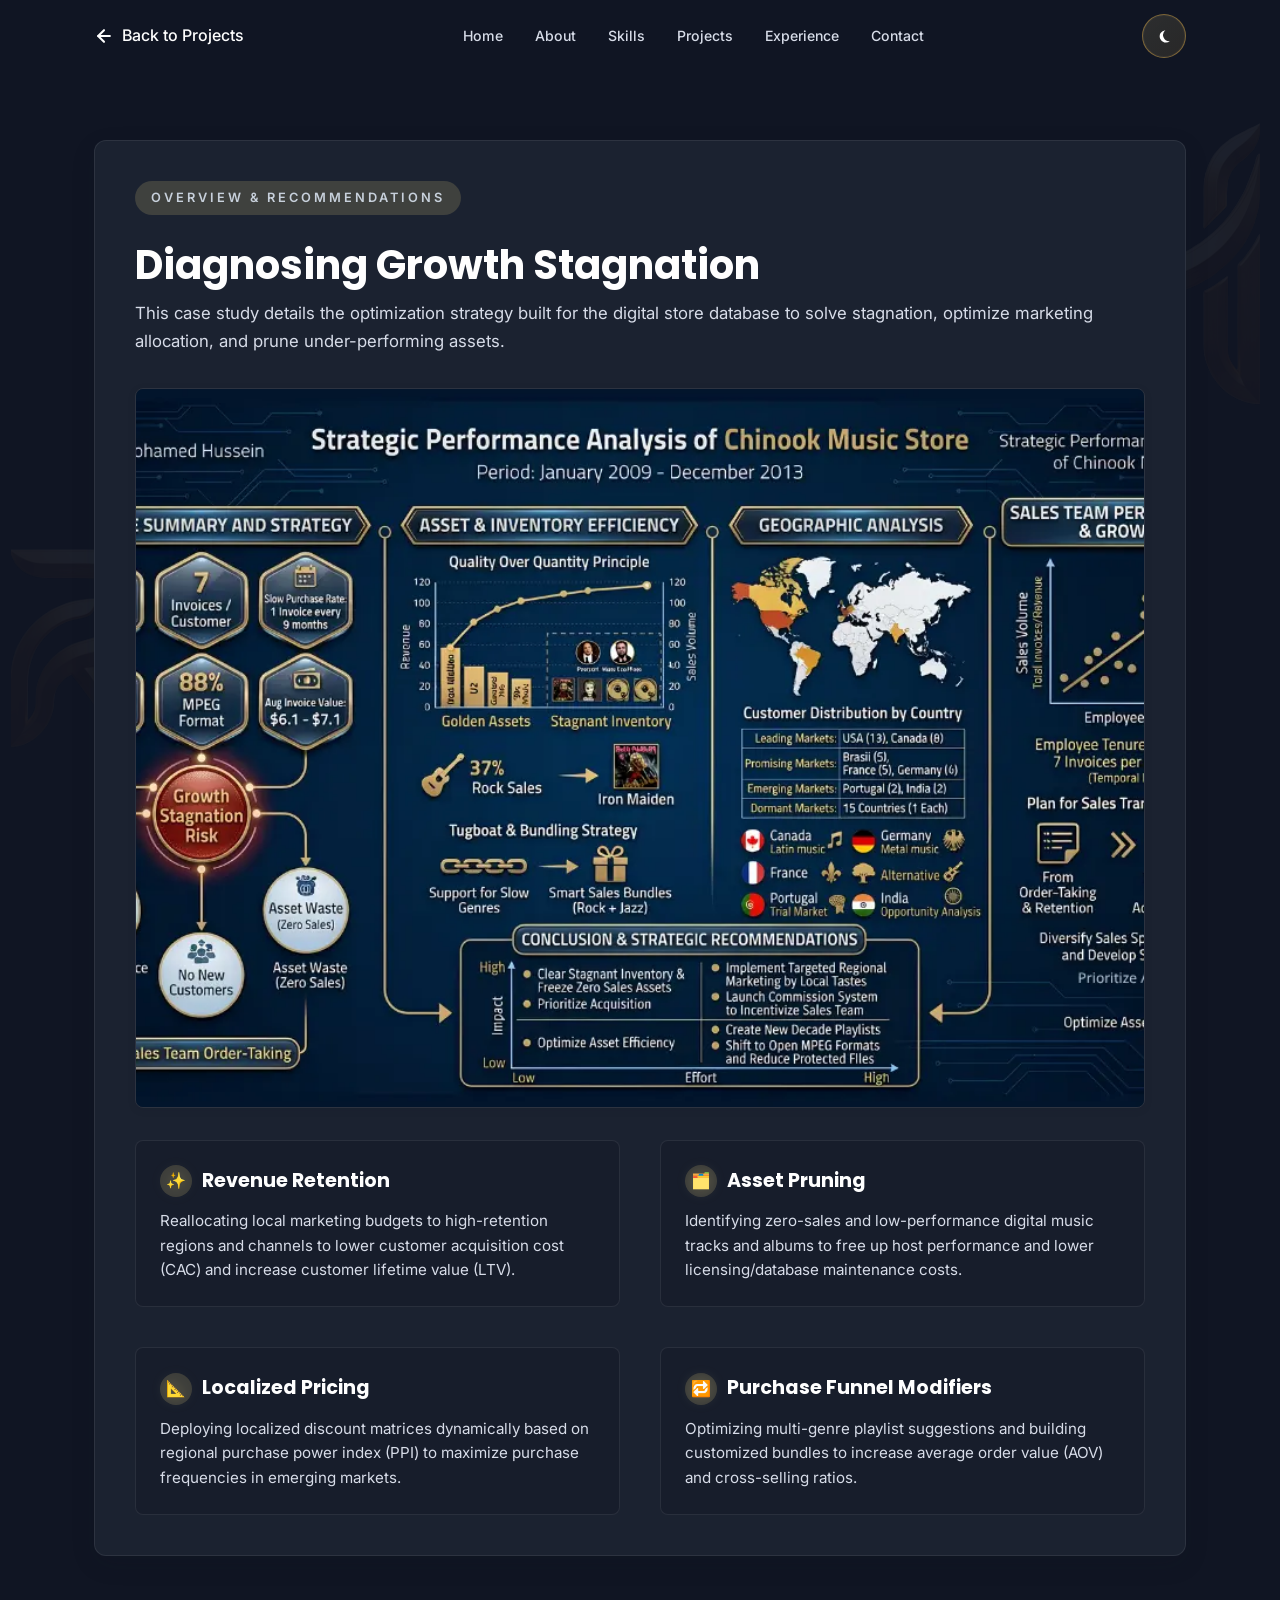
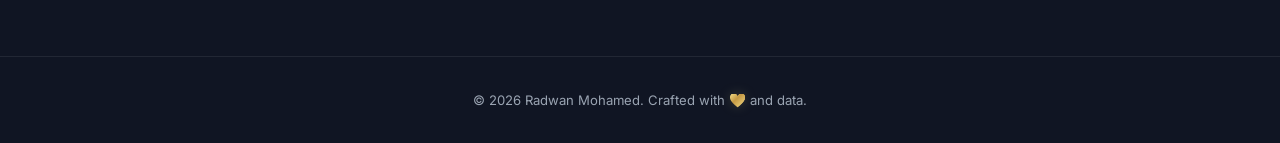
==== commit 7e71f336: "personal pranding 1" ====
--- a/chinook.html
+++ b/chinook.html
@@ -150,8 +150,18 @@
       </ul>
       <div class="nav-actions">
         <button class="theme-toggle" id="themeToggle" aria-label="Toggle Theme">
-          <span class="moon-icon">🌙</span>
-          <span class="sun-icon">☀️</span>
+          <span class="moon-icon" aria-hidden="true">
+            <svg viewBox="0 0 24 24" fill="none" xmlns="http://www.w3.org/2000/svg">
+              <path d="M13.8 4.2a8.3 8.3 0 1 0 6 14.7 8.3 8.3 0 0 1-6-14.7Z" fill="currentColor" />
+              <path d="M16.2 7.8a4.1 4.1 0 0 1 2.8 3.8 4.2 4.2 0 0 0-2.8-3.8Z" fill="#0f172a" opacity="0.78" />
+            </svg>
+          </span>
+          <span class="sun-icon" aria-hidden="true">
+            <svg viewBox="0 0 24 24" fill="none" xmlns="http://www.w3.org/2000/svg">
+              <circle cx="12" cy="12" r="4.6" fill="currentColor" />
+              <path d="M12 2.5v2.7M12 18.8v2.7M2.5 12h2.7M18.8 12h2.7M4.8 4.8l1.9 1.9M17.3 17.3l1.9 1.9M4.8 19.2l1.9-1.9M17.3 6.7l1.9-1.9" stroke="currentColor" stroke-width="1.8" stroke-linecap="round" />
+            </svg>
+          </span>
         </button>
       </div>
     </div>
@@ -172,7 +182,7 @@
           <div class="chinook-insight-grid">
             <div class="insight-card">
               <h3>
-                <span class="badge-icon">💡</span>
+                <span class="badge-icon emoji-gold">✨</span>
                 Revenue Retention
               </h3>
               <p>Reallocating local marketing budgets to high-retention regions and channels to lower customer acquisition cost (CAC) and increase customer lifetime value (LTV).</p>
@@ -180,7 +190,7 @@
             
             <div class="insight-card">
               <h3>
-                <span class="badge-icon">📉</span>
+                <span class="badge-icon emoji-gold">🗂️</span>
                 Asset Pruning
               </h3>
               <p>Identifying zero-sales and low-performance digital music tracks and albums to free up host performance and lower licensing/database maintenance costs.</p>
@@ -188,7 +198,7 @@
 
             <div class="insight-card">
               <h3>
-                <span class="badge-icon">📊</span>
+                <span class="badge-icon emoji-gold">📐</span>
                 Localized Pricing
               </h3>
               <p>Deploying localized discount matrices dynamically based on regional purchase power index (PPI) to maximize purchase frequencies in emerging markets.</p>
@@ -196,7 +206,7 @@
 
             <div class="insight-card">
               <h3>
-                <span class="badge-icon">🔄</span>
+                <span class="badge-icon emoji-gold">🔁</span>
                 Purchase Funnel Modifiers
               </h3>
               <p>Optimizing multi-genre playlist suggestions and building customized bundles to increase average order value (AOV) and cross-selling ratios.</p>
@@ -209,9 +219,20 @@
 
   <footer class="footer">
     <div class="container">
-      <p>&copy; 2026 Radwan Mohamed. Crafted with <span>♥</span> and data.</p>
+      <p>&copy; 2026 Radwan Mohamed. Crafted with <span class="emoji-gold footer-heart">💛</span> and data.</p>
     </div>
   </footer>
+  <style>
+    .footer-heart {
+      display: inline-block;
+      animation: pulse 2.2s ease-in-out infinite;
+    }
+    @keyframes pulse {
+      0% { transform: scale(1); }
+      50% { transform: scale(1.12); }
+      100% { transform: scale(1); }
+    }
+  </style>
   <script defer src="js/script.js"></script>
 </body>
 
--- a/css/style.css
+++ b/css/style.css
@@ -1,24 +1,28 @@
 /* ===== CSS Variables ===== */
 :root {
-  --bg-primary: #0a0a0f;
-  --bg-secondary: #12121a;
-  --bg-card: #1a1a2e;
-  --bg-card-hover: #22223a;
-  --accent: #6c63ff;
-  --accent-light: #8b83ff;
-  --accent-glow: rgba(108, 99, 255, 0.15);
-  --accent-glow-strong: rgba(108, 99, 255, 0.3);
-  --text-primary: #e8e8f0;
-  --text-secondary: #a0a0b8;
-  --text-muted: #6a6a80;
-  --border: rgba(255, 255, 255, 0.06);
-  --border-hover: rgba(108, 99, 255, 0.3);
-  --gradient-accent: linear-gradient(135deg, #6c63ff 0%, #a78bfa 100%);
-  --gradient-bg: linear-gradient(180deg, #0a0a0f 0%, #0f0f1a 100%);
-  --shadow-sm: 0 2px 8px rgba(0, 0, 0, 0.3);
-  --shadow-md: 0 8px 30px rgba(0, 0, 0, 0.4);
-  --shadow-lg: 0 16px 60px rgba(0, 0, 0, 0.5);
-  --shadow-glow: 0 0 40px rgba(108, 99, 255, 0.1);
+  --bg-primary: #101523;
+  --bg-secondary: #171d2b;
+  --bg-card: #1b2230;
+  --bg-card-hover: #232b3d;
+  --accent: #c49944;
+  --accent-light: #f6e18b;
+  --accent-gradient: radial-gradient(circle at 50% 50%, #f6e18b 0%, #e9c35f 42%, #c49944 100%);
+  --accent-gradient-wide: linear-gradient(135deg, #c49944 0%, #e9c35f 35%, #f6e18b 50%, #e9c35f 65%, #c49944 100%);
+  --accent-gradient-button: radial-gradient(circle at 50% 50%, #f6e18b 0%, #e9c35f 42%, #c49944 100%);
+  --accent-gradient-soft: radial-gradient(circle at 50% 50%, rgba(246, 225, 139, 0.2) 0%, rgba(233, 195, 95, 0.14) 42%, rgba(196, 153, 68, 0.08) 100%);
+  --accent-glow: rgba(246, 225, 139, 0.16);
+  --accent-glow-strong: rgba(246, 225, 139, 0.24);
+  --text-primary: #fefefe;
+  --text-secondary: #d7dce8;
+  --text-muted: #9aa4b2;
+  --border: rgba(255, 255, 255, 0.08);
+  --border-hover: rgba(177, 137, 30, 0.35);
+  --gradient-accent: linear-gradient(180deg, #ead48b 0%, #b1891e 100%);
+  --gradient-bg: linear-gradient(180deg, #efeeee 0%, #f5f3f0 100%);
+  --shadow-sm: 0 2px 8px rgba(16, 21, 35, 0.08);
+  --shadow-md: 0 8px 24px rgba(16, 21, 35, 0.12);
+  --shadow-lg: 0 14px 40px rgba(16, 21, 35, 0.16);
+  --shadow-glow: 0 0 24px rgba(177, 137, 30, 0.1);
   --radius-sm: 8px;
   --radius-md: 12px;
   --radius-lg: 20px;
@@ -30,20 +34,28 @@
 
 /* ===== Light Mode Overrides ===== */
 body.light-mode {
-  --bg-primary: #f8f9fa;
-  --bg-secondary: #ffffff;
-  --bg-card: #ffffff;
-  --bg-card-hover: #f1f3f5;
-  --text-primary: #1a1a2e;
-  --text-secondary: #495057;
-  --text-muted: #6c757d;
-  --border: rgba(0, 0, 0, 0.08);
-  --border-hover: rgba(108, 99, 255, 0.4);
-  --gradient-bg: linear-gradient(180deg, #f8f9fa 0%, #e9ecef 100%);
-  --shadow-sm: 0 2px 8px rgba(0, 0, 0, 0.05);
-  --shadow-md: 0 8px 30px rgba(0, 0, 0, 0.08);
-  --shadow-lg: 0 16px 60px rgba(0, 0, 0, 0.12);
-  --shadow-glow: 0 0 40px rgba(108, 99, 255, 0.05);
+  --bg-primary: #fefefe;
+  --bg-secondary: #efeeee;
+  --bg-card: #f5f3eb;
+  --bg-card-hover: #efe8dc;
+  --accent: #c49944;
+  --accent-light: #f6e18b;
+  --accent-gradient: radial-gradient(circle at 50% 50%, #f6e18b 0%, #e9c35f 42%, #c49944 100%);
+  --accent-gradient-wide: linear-gradient(135deg, #c49944 0%, #e9c35f 35%, #f6e18b 50%, #e9c35f 65%, #c49944 100%);
+  --accent-gradient-button: radial-gradient(circle at 50% 50%, #f6e18b 0%, #e9c35f 42%, #c49944 100%);
+  --accent-gradient-soft: radial-gradient(circle at 50% 50%, rgba(246, 225, 139, 0.2) 0%, rgba(233, 195, 95, 0.14) 42%, rgba(196, 153, 68, 0.08) 100%);
+  --accent-glow: rgba(196, 153, 68, 0.14);
+  --accent-glow-strong: rgba(196, 153, 68, 0.2);
+  --text-primary: #101523;
+  --text-secondary: #3f4658;
+  --text-muted: #6b7280;
+  --border: rgba(16, 21, 35, 0.08);
+  --border-hover: rgba(177, 137, 30, 0.3);
+  --gradient-bg: linear-gradient(180deg, #fefefe 0%, #efeeee 100%);
+  --shadow-sm: 0 2px 8px rgba(16, 21, 35, 0.05);
+  --shadow-md: 0 8px 24px rgba(16, 21, 35, 0.08);
+  --shadow-lg: 0 14px 40px rgba(16, 21, 35, 0.12);
+  --shadow-glow: 0 0 24px rgba(177, 137, 30, 0.06);
 }
 
 
@@ -97,15 +109,53 @@
   padding: 0 24px;
 }
 
+.emoji-gold {
+  display: inline-block;
+  background: var(--accent-gradient);
+  -webkit-background-clip: text;
+  background-clip: text;
+  color: transparent;
+  line-height: 1;
+  font-size: 1.05em;
+  filter: drop-shadow(0 0 6px rgba(246, 225, 139, 0.18));
+}
+
+.footer-heart {
+  display: inline-block;
+  animation: pulse 1.5s ease-in-out infinite;
+}
+
+@keyframes pulse {
+  0% { transform: scale(1); }
+  50% { transform: scale(1.12); }
+  100% { transform: scale(1); }
+}
+
 /* ===== Section Base ===== */
 .section {
   padding: 100px 0;
   position: relative;
 }
 
+#case-study {
+  padding-top: 120px;
+}
+
 .section-header {
   text-align: center;
   margin-bottom: 48px;
+}
+
+.hero-name,
+.hero-title span,
+.nav-logo span,
+.section-label,
+.project-number,
+.stat-number {
+  background: var(--accent-gradient);
+  -webkit-background-clip: text;
+  background-clip: text;
+  color: transparent;
 }
 
 .section-label {
@@ -115,12 +165,29 @@
   font-weight: 600;
   letter-spacing: 3px;
   text-transform: uppercase;
-  color: var(--accent);
   margin-bottom: 12px;
   position: relative;
   padding: 6px 16px;
   background: var(--accent-glow);
   border-radius: 20px;
+}
+
+/* Dataco page section label gold gradient style */
+.dataco-section-label,
+.dataco-section-label.section-label {
+  background: var(--accent-gradient);
+  color: transparent;
+  -webkit-background-clip: text;
+  background-clip: text;
+}
+
+.dataco-section-label-container {
+  display: inline-flex;
+  align-items: center;
+  gap: 0.5rem;
+  padding: 10px 18px;
+  border-radius: 24px;
+  background: linear-gradient(135deg, rgba(246, 225, 139, 0.14), rgba(196, 153, 68, 0.18));
 }
 
 .section-title {
@@ -129,6 +196,14 @@
   font-weight: 700;
   color: var(--text-primary);
   line-height: 1.3;
+}
+
+body.light-mode .section-label {
+  color: #4A4F56;
+}
+
+body:not(.light-mode) .section-label {
+  color: #c7d0db;
 }
 
 /* ===== Navigation ===== */
@@ -144,10 +219,15 @@
 }
 
 .navbar.scrolled {
-  background: rgba(10, 10, 15, 0.85);
+  background: rgba(255, 255, 255, 0.82);
   backdrop-filter: blur(20px);
   -webkit-backdrop-filter: blur(20px);
-  box-shadow: 0 1px 0 var(--border);
+  box-shadow: 0 1px 0 rgba(16, 21, 35, 0.08);
+}
+
+body:not(.light-mode) .navbar.scrolled {
+  background: rgba(16, 21, 35, 0.88);
+  box-shadow: 0 1px 0 rgba(255, 255, 255, 0.08);
 }
 
 .navbar .container {
@@ -165,11 +245,11 @@
 
 /* ===== Theme Toggle ===== */
 .theme-toggle {
-  background: var(--bg-card);
-  border: 1px solid var(--border);
+  background: linear-gradient(135deg, rgba(246, 225, 139, 0.12), rgba(196, 153, 68, 0.14));
+  border: 1px solid rgba(196, 153, 68, 0.55);
   color: var(--text-primary);
-  width: 40px;
-  height: 40px;
+  width: 44px;
+  height: 44px;
   border-radius: 50%;
   display: flex;
   align-items: center;
@@ -177,13 +257,37 @@
   cursor: pointer;
   transition: all var(--transition);
   font-size: 1.1rem;
+  box-shadow: inset 0 0 0 1px rgba(255, 255, 255, 0.04);
 }
 
 .theme-toggle:hover {
-  border-color: var(--accent);
-  color: var(--accent);
-  transform: rotate(15deg);
-  box-shadow: var(--shadow-glow);
+  border-color: var(--accent-light);
+  color: var(--accent-light);
+  transform: rotate(15deg) scale(1.03);
+  box-shadow: 0 0 0 1px rgba(246, 225, 139, 0.12), var(--shadow-glow);
+}
+
+.theme-toggle .moon-icon,
+.theme-toggle .sun-icon {
+  display: inline-flex;
+  align-items: center;
+  justify-content: center;
+  line-height: 1;
+}
+
+.theme-toggle .moon-icon svg,
+.theme-toggle .sun-icon svg {
+  width: 18px;
+  height: 18px;
+  display: block;
+}
+
+.theme-toggle .moon-icon svg {
+  color: #ffffff;
+}
+
+.theme-toggle .sun-icon svg {
+  color: var(--accent-light);
 }
 
 .theme-toggle .sun-icon {
@@ -191,7 +295,7 @@
 }
 
 body.light-mode .theme-toggle .sun-icon {
-  display: block;
+  display: inline-flex;
 }
 
 body.light-mode .theme-toggle .moon-icon {
@@ -200,14 +304,14 @@
 
 
 .nav-logo {
-  font-family: var(--font-heading);
-  font-size: 1.4rem;
-  font-weight: 700;
-  color: var(--text-primary);
-}
-
-.nav-logo span {
-  color: var(--accent);
+  display: inline-flex;
+  align-items: center;
+}
+
+.nav-logo-img {
+  display: block;
+  height: 32px;
+  max-width: 140px;
 }
 
 .nav-links {
@@ -292,7 +396,7 @@
   width: 600px;
   height: 600px;
   border-radius: 50%;
-  background: radial-gradient(circle, rgba(108, 99, 255, 0.08) 0%, transparent 70%);
+  background: radial-gradient(circle, rgba(234, 212, 139, 0.12) 0%, transparent 70%);
   top: 50%;
   left: 50%;
   transform: translate(-50%, -50%);
@@ -342,8 +446,8 @@
   height: 320px;
   border-radius: 50%;
   overflow: hidden;
-  border: 3px solid var(--border-hover);
-  box-shadow: 0 0 50px rgba(108, 99, 255, 0.15), 0 0 100px rgba(108, 99, 255, 0.05);
+  border: 2px solid rgba(196, 153, 68, 0.45);
+  box-shadow: 0 0 34px rgba(177, 137, 30, 0.12), 0 0 72px rgba(177, 137, 30, 0.05);
   position: relative;
   z-index: 2;
   transition: all 0.5s ease;
@@ -352,14 +456,15 @@
 .hero-image-frame:hover {
   border-color: var(--accent);
   transform: scale(1.03);
-  box-shadow: 0 0 60px rgba(108, 99, 255, 0.25), 0 0 120px rgba(108, 99, 255, 0.1);
+  box-shadow: 0 0 60px rgba(177, 137, 30, 0.2), 0 0 120px rgba(177, 137, 30, 0.08);
 }
 
 .hero-image {
   width: 100%;
   height: 100%;
   object-fit: cover;
-  object-position: center top;
+  object-position: 50% 20%;
+  transform: scale(1.08);
   filter: grayscale(10%) contrast(1.05);
   transition: filter 0.5s ease;
 }
@@ -373,7 +478,7 @@
   width: 340px;
   height: 340px;
   border-radius: 50%;
-  background: radial-gradient(circle, rgba(108, 99, 255, 0.12) 0%, transparent 70%);
+  background: radial-gradient(circle, rgba(234, 212, 139, 0.12) 0%, transparent 70%);
   top: 50%;
   left: 50%;
   transform: translate(-50%, -50%);
@@ -388,9 +493,6 @@
   letter-spacing: 2px;
   text-transform: uppercase;
   margin-bottom: 16px;
-  display: flex;
-  align-items: center;
-  gap: 12px;
 }
 
 .hero-greeting::before {
@@ -401,24 +503,69 @@
   border-radius: 2px;
 }
 
+.footer-logo-mark {
+  display: inline-block;
+  height: 18px;
+  width: auto;
+  margin-right: 8px;
+  vertical-align: middle;
+  opacity: 0.95;
+}
+
+body {
+  font-family: var(--font-body);
+  background: var(--bg-primary);
+  color: var(--text-primary);
+  line-height: 1.7;
+  overflow-x: hidden;
+  -webkit-font-smoothing: antialiased;
+  position: relative;
+}
+
+body::after {
+  content: '';
+  position: fixed;
+  inset: 0;
+  pointer-events: none;
+  z-index: -1;
+  opacity: 0.05;
+  background-image: url("../images/logo-nav.webp"), url("../images/logo-nav.webp");
+  background-repeat: no-repeat, no-repeat;
+  background-position: 98% 20%, 1% 78%;
+  background-size: 18rem, 14rem;
+}
+
+@media (max-width: 960px) {
+  body::after {
+    background-position: 92% 10%, 8% 82%;
+    background-size: 14rem, 12rem;
+  }
+}
+
+@media (max-width: 640px) {
+  body::after {
+    display: none;
+  }
+}
+
 .hero-name {
   font-family: var(--font-heading);
   font-size: clamp(2.5rem, 6vw, 4rem);
   font-weight: 800;
   line-height: 1.15;
   margin-bottom: 2px;
-  background: linear-gradient(135deg, var(--text-primary) 0%, var(--text-secondary) 100%);
-  -webkit-background-clip: text;
-  -webkit-text-fill-color: transparent;
-  background-clip: text;
+  color: var(--text-primary);
 }
 
 .hero-title {
   font-family: var(--font-heading);
   font-size: clamp(1.1rem, 2.5vw, 1.5rem);
   font-weight: 600;
-  color: var(--accent);
   margin-bottom: 30px;
+  background: var(--accent-gradient);
+  -webkit-background-clip: text;
+  background-clip: text;
+  color: transparent;
 }
 
 .hero-desc {
@@ -450,16 +597,22 @@
 }
 
 .btn-primary {
-  background: var(--accent);
-  color: #fff;
-  box-shadow: 0 4px 20px rgba(108, 99, 255, 0.3);
+  background: var(--accent-gradient-button);
+  background-color: #c49944;
+  background-position: center;
+  background-repeat: no-repeat;
+  color: #101523;
+  box-shadow: 0 4px 20px rgba(177, 137, 30, 0.24);
 }
 
 .btn-primary:hover {
-  background: var(--accent-light);
+  background: var(--accent-gradient-button);
+  background-color: #c49944;
+  background-position: center;
+  background-repeat: no-repeat;
   transform: translateY(-2px);
-  box-shadow: 0 8px 30px rgba(108, 99, 255, 0.4);
-  color: #fff;
+  box-shadow: 0 8px 30px rgba(177, 137, 30, 0.3);
+  color: #101523;
 }
 
 .btn-outline {
@@ -469,7 +622,7 @@
 }
 
 .btn-outline:hover {
-  background: var(--accent-glow);
+  background: var(--accent-gradient-soft);
   border-color: var(--accent);
   color: var(--accent-light);
   transform: translateY(-2px);
@@ -519,7 +672,7 @@
   display: flex;
   align-items: center;
   justify-content: center;
-  background: radial-gradient(circle at center, rgba(108, 99, 255, 0.08) 0%, var(--bg-primary) 60%);
+  background: radial-gradient(circle at center, rgba(234, 212, 139, 0.1) 0%, var(--bg-primary) 60%);
   position: relative;
 }
 
@@ -537,7 +690,7 @@
   font-weight: 300;
   font-style: italic;
   line-height: 1.8;
-  color: rgba(255, 255, 255, 0.9);
+  color: var(--text-secondary);
   position: relative;
   z-index: 2;
   animation: floatSlow 8s ease-in-out infinite;
@@ -547,7 +700,7 @@
   position: absolute;
   font-family: serif;
   font-size: 6rem;
-  color: rgba(108, 99, 255, 0.15);
+  color: rgba(177, 137, 30, 0.14);
   line-height: 1;
   user-select: none;
   z-index: 1;
@@ -611,11 +764,22 @@
   font-family: var(--font-heading);
   font-size: 1rem;
   font-weight: 600;
+  margin-bottom: 12px;
+  display: flex;
+  align-items: center;
+  gap: 8px;
+}
+
+.about-objective .objective-emoji {
   color: var(--accent);
-  margin-bottom: 12px;
-  display: flex;
-  align-items: center;
-  gap: 8px;
+  line-height: 1;
+}
+
+.about-objective .objective-text {
+  background: var(--accent-gradient);
+  -webkit-background-clip: text;
+  background-clip: text;
+  color: transparent;
 }
 
 .about-objective p {
@@ -649,14 +813,13 @@
   font-family: var(--font-heading);
   font-size: 2.2rem;
   font-weight: 700;
-  color: var(--accent);
   display: block;
   line-height: 1.2;
 }
 
 .stat-label {
   font-size: 0.82rem;
-  color: var(--text-muted);
+  color: var(--text-secondary);
   margin-top: 6px;
   display: block;
 }
@@ -729,17 +892,17 @@
   padding: 6px 14px;
   font-size: 0.8rem;
   font-weight: 500;
-  background: rgba(108, 99, 255, 0.08);
+  background: rgba(234, 212, 139, 0.12);
   color: var(--text-secondary);
   border-radius: 20px;
-  border: 1px solid rgba(108, 99, 255, 0.1);
+  border: 1px solid rgba(177, 137, 30, 0.14);
   transition: all var(--transition);
 }
 
 .skill-category:hover .skill-tag {
-  background: rgba(108, 99, 255, 0.12);
-  border-color: rgba(108, 99, 255, 0.2);
-  color: var(--text-primary);
+  background: rgba(234, 212, 139, 0.16);
+  border-color: rgba(177, 137, 30, 0.24);
+  color: var(--text-secondary);
 }
 
 /* ===== Projects Section ===== */
@@ -768,7 +931,7 @@
   position: absolute;
   inset: 0;
   border-radius: var(--radius-lg);
-  background: linear-gradient(135deg, rgba(108, 99, 255, 0.03), transparent);
+  background: linear-gradient(135deg, rgba(234, 212, 139, 0.08), transparent);
   opacity: 0;
   transition: opacity var(--transition);
   pointer-events: none;
@@ -788,7 +951,6 @@
   font-family: var(--font-heading);
   font-size: 3rem;
   font-weight: 800;
-  color: rgba(108, 99, 255, 0.1);
   line-height: 1;
   margin-bottom: 0px;
   position: absolute;
@@ -834,7 +996,7 @@
   padding: 4px 12px;
   font-size: 0.75rem;
   font-weight: 500;
-  color: var(--accent);
+  color: var(--text-secondary);
   background: var(--accent-glow);
   border-radius: 20px;
   margin-top: 4px; 
@@ -930,10 +1092,10 @@
 }
 
 .carousel-arrow:hover {
-  background: var(--accent);
-  color: #fff;
+  background: var(--accent-gradient);
+  color: #101523;
   border-color: var(--accent);
-  box-shadow: 0 0 20px rgba(108, 99, 255, 0.4);
+  box-shadow: 0 0 20px rgba(177, 137, 30, 0.28);
   transform: translateY(calc(-50% - 24px)) scale(1.1);
 }
 
@@ -954,7 +1116,7 @@
 .carousel-placeholder {
   width: 100%;
   height: 100%;
-  background: rgba(108, 99, 255, 0.05);
+  background: rgba(234, 212, 139, 0.08);
   display: flex;
   align-items: center;
   justify-content: center;
@@ -1003,7 +1165,7 @@
 .carousel-dot.active {
   background: var(--accent);
   border-color: var(--accent);
-  box-shadow: 0 0 8px rgba(108, 99, 255, 0.5);
+  box-shadow: 0 0 8px rgba(177, 137, 30, 0.3);
   transform: scale(1.2);
 }
 
@@ -1056,17 +1218,23 @@
 }
 
 .btn-code {
-  background: var(--accent);
-  color: #ffffff;
-  box-shadow: 0 4px 20px rgba(139, 131, 255, 0.3);
+  background: var(--accent-gradient-button);
+  background-color: #c49944;
+  background-position: center;
+  background-repeat: no-repeat;
+  color: #101523;
+  box-shadow: 0 4px 20px rgba(177, 137, 30, 0.24);
   border: none;
 }
 
 .btn-code:hover {
-  background: var(--accent-light);
+  background: var(--accent-gradient-button);
+  background-color: #c49944;
+  background-position: center;
+  background-repeat: no-repeat;
   transform: translateY(-2px);
-  box-shadow: 0 8px 30px rgba(139, 131, 255, 0.4);
-  color: #ffffff;
+  box-shadow: 0 8px 30px rgba(177, 137, 30, 0.3);
+  color: #101523;
 }
 
 .project-buttons-row--single {
@@ -1292,7 +1460,7 @@
   top: 0;
   bottom: 0;
   width: 2px;
-  background: linear-gradient(to bottom, var(--accent), rgba(108, 99, 255, 0.1));
+  background: linear-gradient(to bottom, var(--accent), rgba(177, 137, 30, 0.1));
   border-radius: 2px;
 }
 
@@ -1312,7 +1480,8 @@
   width: 12px;
   height: 12px;
   border-radius: 50%;
-  background: var(--accent);
+  background: var(--accent-gradient);
+  background-color: var(--accent);
   border: 3px solid var(--bg-secondary);
   box-shadow: 0 0 0 3px var(--accent-glow-strong);
 }
@@ -1320,7 +1489,10 @@
 .timeline-date {
   font-size: 0.8rem;
   font-weight: 600;
-  color: var(--accent);
+  background: var(--accent-gradient);
+  -webkit-background-clip: text;
+  background-clip: text;
+  color: transparent;
   letter-spacing: 1px;
   text-transform: uppercase;
   margin-bottom: 8px;
@@ -1330,7 +1502,10 @@
   font-family: var(--font-heading);
   font-size: 1.1rem;
   font-weight: 600;
-  color: var(--text-primary);
+  background: var(--accent-gradient);
+  -webkit-background-clip: text;
+  background-clip: text;
+  color: transparent;
   margin-bottom: 10px;
 }
 
@@ -1413,6 +1588,10 @@
   width: 100%;
   max-width: 800px;
   margin: 20px auto 0;
+  background: var(--accent-gradient-wide);
+  background-color: #c49944;
+  background-position: center;
+  background-repeat: no-repeat;
 }
 
 .contact-link {
@@ -1490,8 +1669,8 @@
   top: -10px;
   left: 50%;
   transform: translateX(-50%);
-  background: var(--accent);
-  color: #fff;
+  background: var(--accent-gradient);
+  color: #101523;
   padding: 6px 12px;
   border-radius: 4px;
   font-size: 0.75rem;
@@ -1502,7 +1681,7 @@
   pointer-events: none;
   white-space: nowrap;
   z-index: 10;
-  box-shadow: 0 4px 15px rgba(108, 99, 255, 0.3);
+  box-shadow: 0 4px 15px rgba(177, 137, 30, 0.24);
 }
 
 .contact-tooltip::after {
@@ -1575,14 +1754,11 @@
 }
 
 .footer span {
-  color: var(--accent);
-  display: inline-block;
-  animation: heartbeat 1.5s ease-in-out infinite;
-}
-
-@keyframes heartbeat {
-
-  0%,
+    display: inline-block;
+    background: linear-gradient(135deg, #f6e18b 0%, #c49944 40%, #f6e18b 100%);
+    -webkit-background-clip: text;
+    background-clip: text;
+    color: transparent;
   100% {
     transform: scale(1);
   }
@@ -1955,10 +2131,10 @@
 }
 
 .lightbox-arrow:hover {
-  background: var(--accent);
-  color: #fff;
+  background: var(--accent-gradient);
+  color: #101523;
   border-color: var(--accent);
-  box-shadow: 0 0 20px rgba(108, 99, 255, 0.4);
+  box-shadow: 0 0 20px rgba(177, 137, 30, 0.28);
   transform: translateY(-50%) scale(1.1);
 }
 
